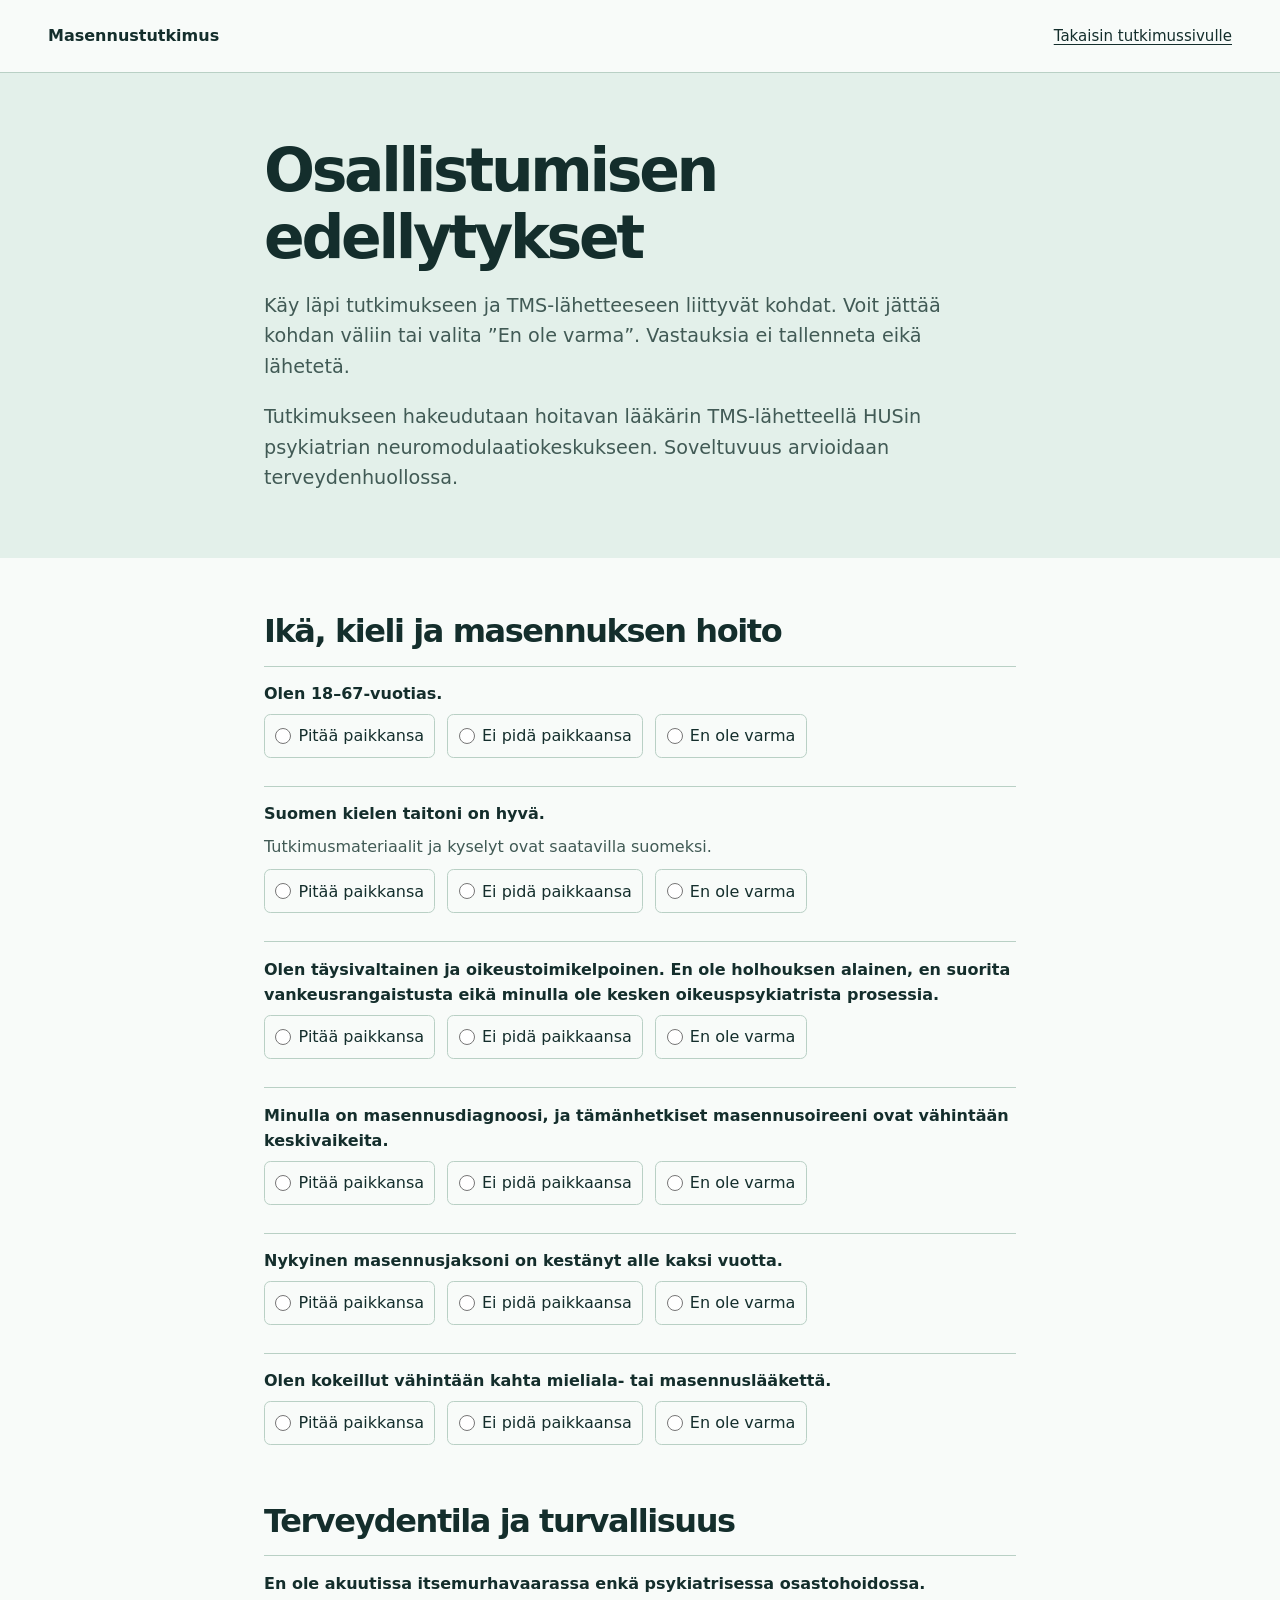
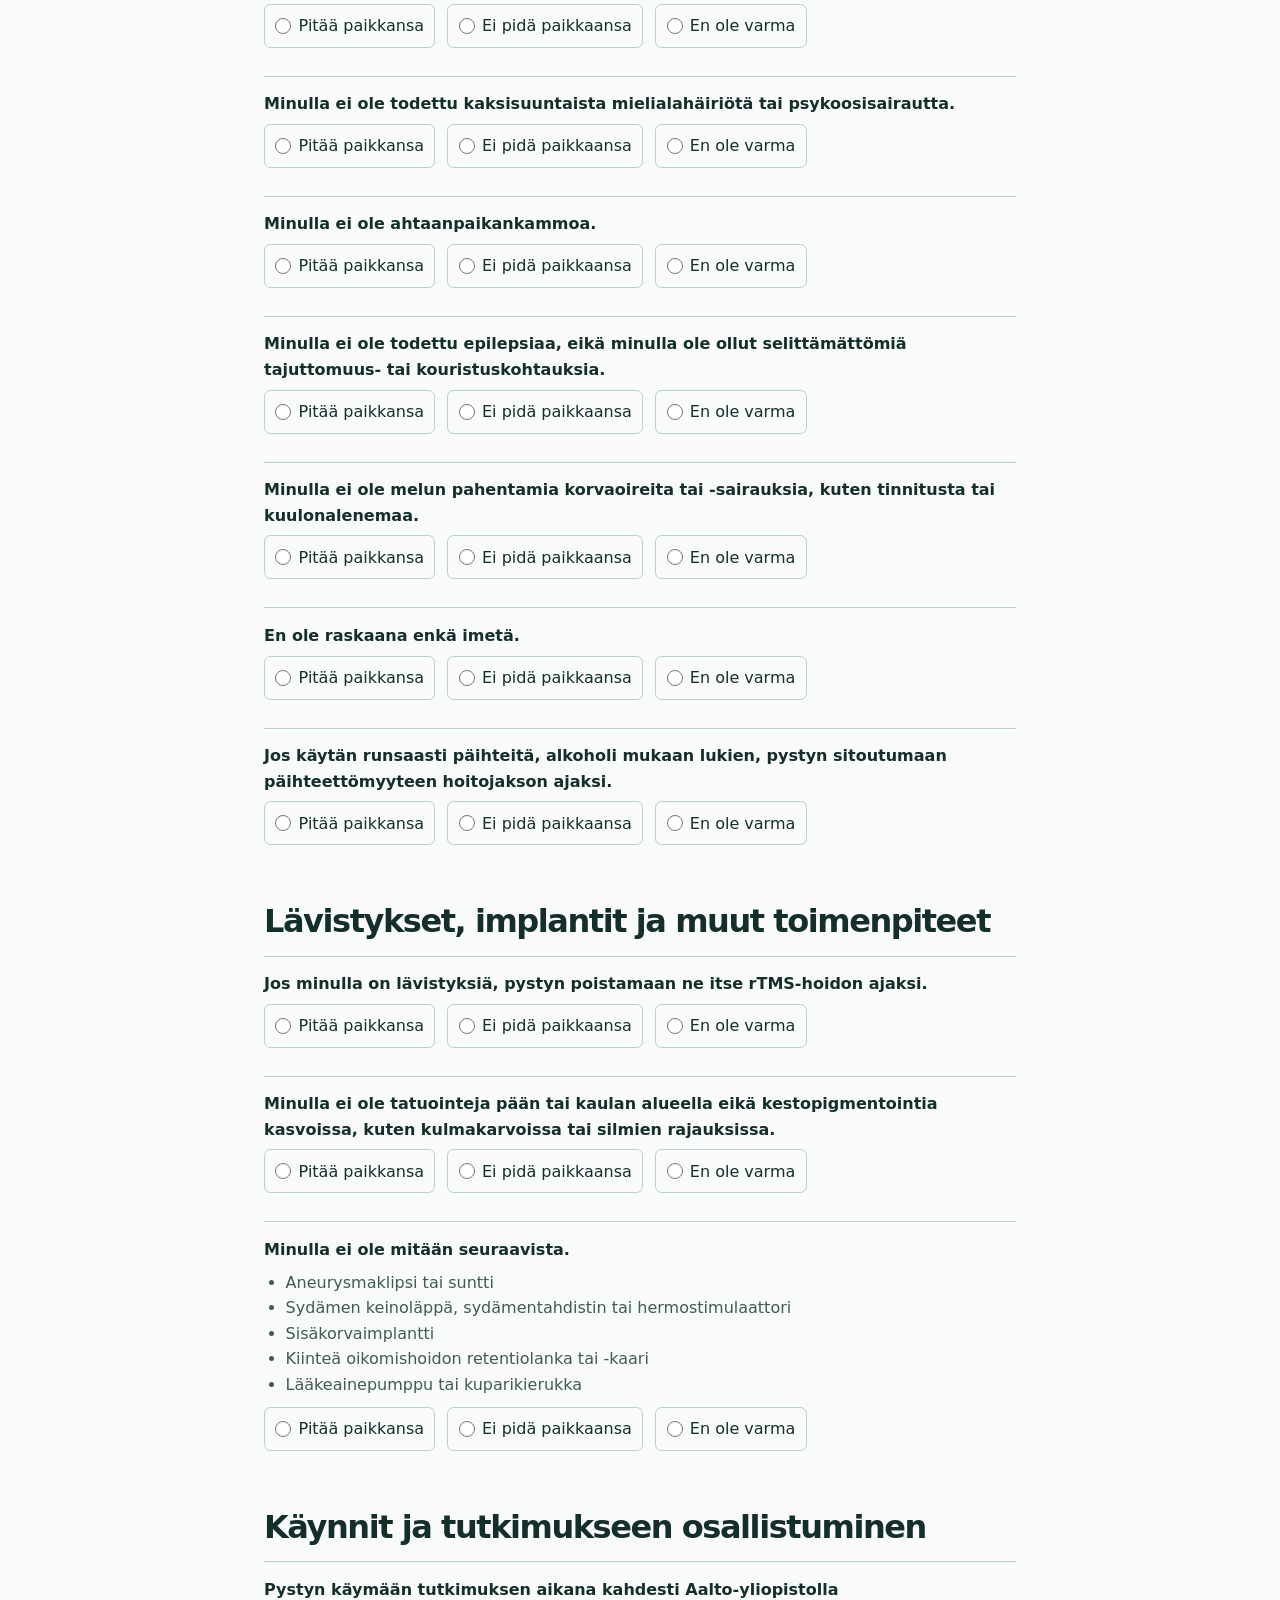
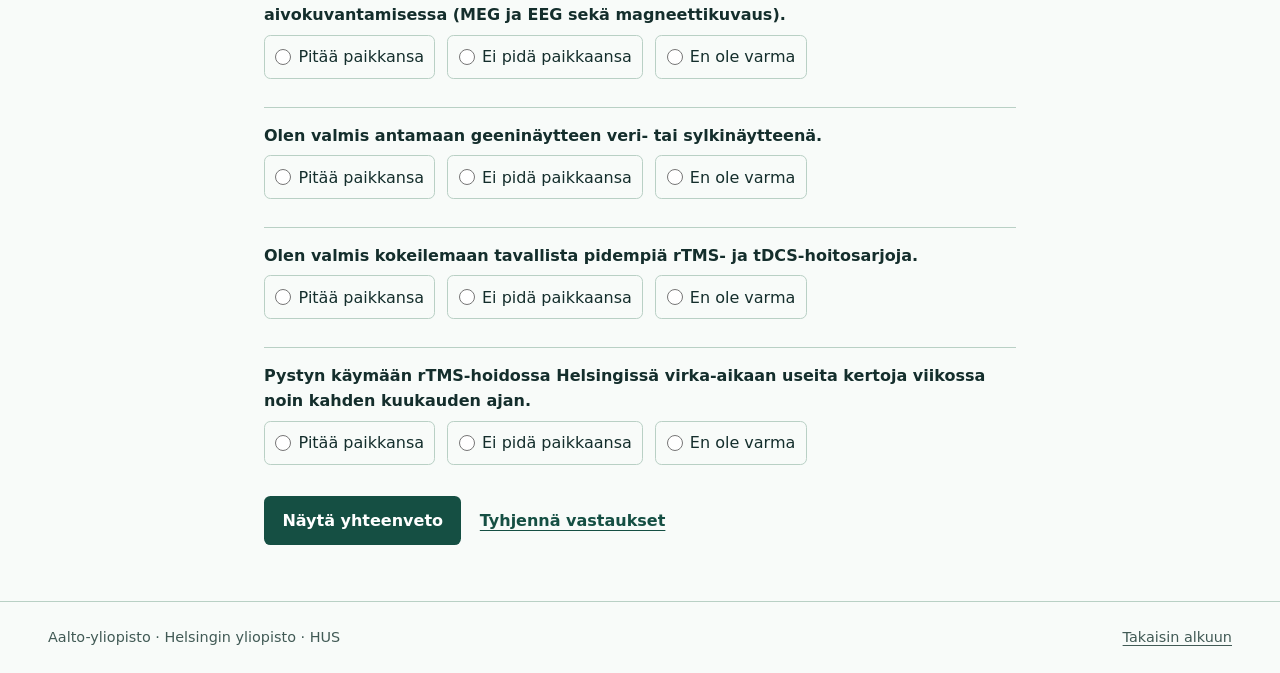
==== soveltuvuus.html @ c1f9dc52 "Update recruitment site and add eligibility self-check" ====
<!doctype html>
<html lang="fi">
<head>
  <meta charset="utf-8">
  <meta name="viewport" content="width=device-width, initial-scale=1">
  <meta name="robots" content="noindex">
  <meta http-equiv="Content-Security-Policy" content="form-action 'none'">
  <title>Osallistumisen edellytykset | Masennustutkimus</title>
  <link rel="stylesheet" href="assets/styles.css">
  <link rel="stylesheet" href="assets/eligibility.css">
  <script src="assets/eligibility.js" defer></script>
</head>
<body id="alku">
  <a class="skip" href="#sisalto">Siirry sisältöön</a>
  <header class="header">
    <div class="wrap header-inner">
      <a class="identity" href="index.html">Masennustutkimus</a>
      <nav aria-label="Paluu tutkimussivulle">
        <a href="index.html#hakeutuminen">Takaisin tutkimussivulle</a>
      </nav>
    </div>
  </header>
  <main id="sisalto">
    <section class="survey-intro">
      <div class="wrap survey-width">
        <h1>Osallistumisen edellytykset</h1>
        <p class="lead">Käy läpi tutkimukseen ja TMS-lähetteeseen liittyvät kohdat. Voit jättää kohdan väliin tai valita ”En ole varma”. Vastauksia ei tallenneta eikä lähetetä.</p>
        <p class="lead">Tutkimukseen hakeudutaan hoitavan lääkärin TMS-lähetteellä HUSin psykiatrian neuromodulaatiokeskukseen. Soveltuvuus arvioidaan terveydenhuollossa.</p>
      </div>
    </section>
    <div class="wrap survey-width survey-body">
      <noscript><p>Kohdat voi lukea tällä sivulla. Vastausten yhteenvedon näyttäminen edellyttää JavaScriptiä.</p></noscript>
      <form id="itsearvio" autocomplete="off" aria-label="Osallistumisen edellytysten itsearviointi">

          <section class="survey-group" aria-labelledby="osa-1">
            <h2 id="osa-1">Ikä, kieli ja masennuksen hoito</h2>
            <fieldset id="kohta-1" data-topic="Ikä">
              <legend>Olen 18–67-vuotias.</legend>
              <div class="survey-options">
                <label><input type="radio" name="kohta-1" value="yes"> Pitää paikkansa</label>
                <label><input type="radio" name="kohta-1" value="no"> Ei pidä paikkaansa</label>
                <label><input type="radio" name="kohta-1" value="unsure"> En ole varma</label>
              </div>
            </fieldset>
            <fieldset id="kohta-2" data-topic="Suomen kielen taito" aria-describedby="kohta-2-ohje">
              <legend>Suomen kielen taitoni on hyvä.</legend>
              <p class="survey-hint" id="kohta-2-ohje">Tutkimusmateriaalit ja kyselyt ovat saatavilla suomeksi.</p>
              <div class="survey-options">
                <label><input type="radio" name="kohta-2" value="yes"> Pitää paikkansa</label>
                <label><input type="radio" name="kohta-2" value="no"> Ei pidä paikkaansa</label>
                <label><input type="radio" name="kohta-2" value="unsure"> En ole varma</label>
              </div>
            </fieldset>
            <fieldset id="kohta-3" data-topic="Oikeustoimikelpoisuus">
              <legend>Olen täysivaltainen ja oikeustoimikelpoinen. En ole holhouksen alainen, en suorita vankeusrangaistusta eikä minulla ole kesken oikeuspsykiatrista prosessia.</legend>
              <div class="survey-options">
                <label><input type="radio" name="kohta-3" value="yes"> Pitää paikkansa</label>
                <label><input type="radio" name="kohta-3" value="no"> Ei pidä paikkaansa</label>
                <label><input type="radio" name="kohta-3" value="unsure"> En ole varma</label>
              </div>
            </fieldset>
            <fieldset id="kohta-4" data-topic="Masennusdiagnoosi ja oireiden voimakkuus">
              <legend>Minulla on masennusdiagnoosi, ja tämänhetkiset masennusoireeni ovat vähintään keskivaikeita.</legend>
              <div class="survey-options">
                <label><input type="radio" name="kohta-4" value="yes"> Pitää paikkansa</label>
                <label><input type="radio" name="kohta-4" value="no"> Ei pidä paikkaansa</label>
                <label><input type="radio" name="kohta-4" value="unsure"> En ole varma</label>
              </div>
            </fieldset>
            <fieldset id="kohta-5" data-topic="Masennusjakson kesto">
              <legend>Nykyinen masennusjaksoni on kestänyt alle kaksi vuotta.</legend>
              <div class="survey-options">
                <label><input type="radio" name="kohta-5" value="yes"> Pitää paikkansa</label>
                <label><input type="radio" name="kohta-5" value="no"> Ei pidä paikkaansa</label>
                <label><input type="radio" name="kohta-5" value="unsure"> En ole varma</label>
              </div>
            </fieldset>
            <fieldset id="kohta-6" data-topic="Aiemmat lääkekokeilut">
              <legend>Olen kokeillut vähintään kahta mieliala- tai masennuslääkettä.</legend>
              <div class="survey-options">
                <label><input type="radio" name="kohta-6" value="yes"> Pitää paikkansa</label>
                <label><input type="radio" name="kohta-6" value="no"> Ei pidä paikkaansa</label>
                <label><input type="radio" name="kohta-6" value="unsure"> En ole varma</label>
              </div>
            </fieldset>
          </section>

          <section class="survey-group" aria-labelledby="osa-2">
            <h2 id="osa-2">Terveydentila ja turvallisuus</h2>
            <fieldset id="kohta-7" data-topic="Tämänhetkinen tilanne">
              <legend>En ole akuutissa itsemurhavaarassa enkä psykiatrisessa osastohoidossa.</legend>
              <div class="survey-options">
                <label><input type="radio" name="kohta-7" value="yes"> Pitää paikkansa</label>
                <label><input type="radio" name="kohta-7" value="no"> Ei pidä paikkaansa</label>
                <label><input type="radio" name="kohta-7" value="unsure"> En ole varma</label>
              </div>
            </fieldset>
            <fieldset id="kohta-8" data-topic="Muut psykiatriset diagnoosit">
              <legend>Minulla ei ole todettu kaksisuuntaista mielialahäiriötä tai psykoosisairautta.</legend>
              <div class="survey-options">
                <label><input type="radio" name="kohta-8" value="yes"> Pitää paikkansa</label>
                <label><input type="radio" name="kohta-8" value="no"> Ei pidä paikkaansa</label>
                <label><input type="radio" name="kohta-8" value="unsure"> En ole varma</label>
              </div>
            </fieldset>
            <fieldset id="kohta-9" data-topic="Ahtaanpaikankammo">
              <legend>Minulla ei ole ahtaanpaikankammoa.</legend>
              <div class="survey-options">
                <label><input type="radio" name="kohta-9" value="yes"> Pitää paikkansa</label>
                <label><input type="radio" name="kohta-9" value="no"> Ei pidä paikkaansa</label>
                <label><input type="radio" name="kohta-9" value="unsure"> En ole varma</label>
              </div>
            </fieldset>
            <fieldset id="kohta-10" data-topic="Epilepsia ja kohtaukset">
              <legend>Minulla ei ole todettu epilepsiaa, eikä minulla ole ollut selittämättömiä tajuttomuus- tai kouristuskohtauksia.</legend>
              <div class="survey-options">
                <label><input type="radio" name="kohta-10" value="yes"> Pitää paikkansa</label>
                <label><input type="radio" name="kohta-10" value="no"> Ei pidä paikkaansa</label>
                <label><input type="radio" name="kohta-10" value="unsure"> En ole varma</label>
              </div>
            </fieldset>
            <fieldset id="kohta-11" data-topic="Kuulo ja korvasairaudet">
              <legend>Minulla ei ole melun pahentamia korvaoireita tai -sairauksia, kuten tinnitusta tai kuulonalenemaa.</legend>
              <div class="survey-options">
                <label><input type="radio" name="kohta-11" value="yes"> Pitää paikkansa</label>
                <label><input type="radio" name="kohta-11" value="no"> Ei pidä paikkaansa</label>
                <label><input type="radio" name="kohta-11" value="unsure"> En ole varma</label>
              </div>
            </fieldset>
            <fieldset id="kohta-12" data-topic="Raskaus ja imetys">
              <legend>En ole raskaana enkä imetä.</legend>
              <div class="survey-options">
                <label><input type="radio" name="kohta-12" value="yes"> Pitää paikkansa</label>
                <label><input type="radio" name="kohta-12" value="no"> Ei pidä paikkaansa</label>
                <label><input type="radio" name="kohta-12" value="unsure"> En ole varma</label>
              </div>
            </fieldset>
            <fieldset id="kohta-13" data-topic="Päihteet hoitojakson aikana">
              <legend>Jos käytän runsaasti päihteitä, alkoholi mukaan lukien, pystyn sitoutumaan päihteettömyyteen hoitojakson ajaksi.</legend>
              <div class="survey-options">
                <label><input type="radio" name="kohta-13" value="yes"> Pitää paikkansa</label>
                <label><input type="radio" name="kohta-13" value="no"> Ei pidä paikkaansa</label>
                <label><input type="radio" name="kohta-13" value="unsure"> En ole varma</label>
              </div>
            </fieldset>
          </section>

          <section class="survey-group" aria-labelledby="osa-3">
            <h2 id="osa-3">Lävistykset, implantit ja muut toimenpiteet</h2>
            <fieldset id="kohta-14" data-topic="Lävistykset">
              <legend>Jos minulla on lävistyksiä, pystyn poistamaan ne itse rTMS-hoidon ajaksi.</legend>
              <div class="survey-options">
                <label><input type="radio" name="kohta-14" value="yes"> Pitää paikkansa</label>
                <label><input type="radio" name="kohta-14" value="no"> Ei pidä paikkaansa</label>
                <label><input type="radio" name="kohta-14" value="unsure"> En ole varma</label>
              </div>
            </fieldset>
            <fieldset id="kohta-15" data-topic="Tatuoinnit ja kestopigmentointi">
              <legend>Minulla ei ole tatuointeja pään tai kaulan alueella eikä kestopigmentointia kasvoissa, kuten kulmakarvoissa tai silmien rajauksissa.</legend>
              <div class="survey-options">
                <label><input type="radio" name="kohta-15" value="yes"> Pitää paikkansa</label>
                <label><input type="radio" name="kohta-15" value="no"> Ei pidä paikkaansa</label>
                <label><input type="radio" name="kohta-15" value="unsure"> En ole varma</label>
              </div>
            </fieldset>
            <fieldset id="kohta-16" data-topic="Implantit ja muut lääkinnälliset laitteet" aria-describedby="kohta-16-ohje">
              <legend>Minulla ei ole mitään seuraavista.</legend>
              <ul class="survey-hint" id="kohta-16-ohje">
                <li>Aneurysmaklipsi tai suntti</li>
                <li>Sydämen keinoläppä, sydämentahdistin tai hermostimulaattori</li>
                <li>Sisäkorvaimplantti</li>
                <li>Kiinteä oikomishoidon retentiolanka tai -kaari</li>
                <li>Lääkeainepumppu tai kuparikierukka</li>
              </ul>
              <div class="survey-options">
                <label><input type="radio" name="kohta-16" value="yes"> Pitää paikkansa</label>
                <label><input type="radio" name="kohta-16" value="no"> Ei pidä paikkaansa</label>
                <label><input type="radio" name="kohta-16" value="unsure"> En ole varma</label>
              </div>
            </fieldset>
          </section>

          <section class="survey-group" aria-labelledby="osa-4">
            <h2 id="osa-4">Käynnit ja tutkimukseen osallistuminen</h2>
            <fieldset id="kohta-17" data-topic="Kuvantamiskäynnit">
              <legend>Pystyn käymään tutkimuksen aikana kahdesti Aalto-yliopistolla aivokuvantamisessa (MEG ja EEG sekä magneettikuvaus).</legend>
              <div class="survey-options">
                <label><input type="radio" name="kohta-17" value="yes"> Pitää paikkansa</label>
                <label><input type="radio" name="kohta-17" value="no"> Ei pidä paikkaansa</label>
                <label><input type="radio" name="kohta-17" value="unsure"> En ole varma</label>
              </div>
            </fieldset>
            <fieldset id="kohta-18" data-topic="Geeninäyte">
              <legend>Olen valmis antamaan geeninäytteen veri- tai sylkinäytteenä.</legend>
              <div class="survey-options">
                <label><input type="radio" name="kohta-18" value="yes"> Pitää paikkansa</label>
                <label><input type="radio" name="kohta-18" value="no"> Ei pidä paikkaansa</label>
                <label><input type="radio" name="kohta-18" value="unsure"> En ole varma</label>
              </div>
            </fieldset>
            <fieldset id="kohta-19" data-topic="Valmius pidempiin hoitosarjoihin">
              <legend>Olen valmis kokeilemaan tavallista pidempiä rTMS- ja tDCS-hoitosarjoja.</legend>
              <div class="survey-options">
                <label><input type="radio" name="kohta-19" value="yes"> Pitää paikkansa</label>
                <label><input type="radio" name="kohta-19" value="no"> Ei pidä paikkaansa</label>
                <label><input type="radio" name="kohta-19" value="unsure"> En ole varma</label>
              </div>
            </fieldset>
            <fieldset id="kohta-20" data-topic="Magneettistimulaatiokäynnit">
              <legend>Pystyn käymään rTMS-hoidossa Helsingissä virka-aikaan useita kertoja viikossa noin kahden kuukauden ajan.</legend>
              <div class="survey-options">
                <label><input type="radio" name="kohta-20" value="yes"> Pitää paikkansa</label>
                <label><input type="radio" name="kohta-20" value="no"> Ei pidä paikkaansa</label>
                <label><input type="radio" name="kohta-20" value="unsure"> En ole varma</label>
              </div>
            </fieldset>
          </section>
        <div class="survey-actions" hidden>
          <button class="button" type="button" id="nayta-yhteenveto">Näytä yhteenveto</button>
          <button type="reset" class="text-button">Tyhjennä vastaukset</button>
        </div>
      </form>
      <section class="survey-result" id="yhteenveto" aria-labelledby="yhteenveto-otsikko" hidden>
        <h2 id="yhteenveto-otsikko" tabindex="-1">Yhteenveto vastauksistasi</h2>
        <p id="vastatut"></p>
        <div id="keskusteltavat" hidden>
          <p>Näistä kohdista voit keskustella hoitavan lääkärisi kanssa.</p>
          <ul id="keskusteltavat-kohdat"></ul>
        </div>
        <p>Jos olet kiinnostunut tutkimuksesta, kysy hoitavalta lääkäriltäsi TMS-lähetteen mahdollisuudesta. Soveltuvuus arvioidaan terveydenhuollossa.</p>
      </section>
    </div>
  </main>
  <footer>
    <div class="wrap footer-inner">
      <p>Aalto-yliopisto · Helsingin yliopisto · HUS</p>
      <a href="#alku">Takaisin alkuun</a>
    </div>
  </footer>
</body>
</html>
---- assets/styles.css ----
:root {
  color-scheme: light;
  --ink: #142e2c;
  --muted: #415a55;
  --paper: #f8fbf9;
  --mint: #e3f0ea;
  --line: #b9d0c5;
  --accent: #154f43;
  font: 100%/1.6 "Segoe UI", system-ui, sans-serif;
  color: var(--ink);
  background: var(--paper);
}

*, *::before, *::after { box-sizing: border-box; }
body, figure, h1, h2, h3, dl, dd, p { margin: 0; }
a { color: inherit; text-underline-offset: 0.22em; }
a:hover { text-decoration-thickness: 2px; }
:focus-visible { outline: 3px solid #b05920; outline-offset: 4px; }
img { display: block; max-width: 100%; }
.wrap { width: min(100% - 3rem, 74rem); margin-inline: auto; }
.skip { position: absolute; top: -5rem; left: 1rem; background: white; padding: 0.6rem 1rem; z-index: 1; }
.skip:focus { top: 0.5rem; }
.header { background: var(--paper); border-bottom: 1px solid var(--line); }
.header-inner, .footer-inner { display: flex; align-items: center; justify-content: space-between; gap: 1rem; }
.header-inner { min-height: 4.5rem; }
.identity { font-weight: 750; text-decoration: none; }
nav { display: flex; flex-wrap: wrap; align-items: center; gap: 0.35rem 1.6rem; }
nav a { min-height: 2.75rem; display: inline-flex; align-items: center; font-size: 0.94rem; }
.nav-apply { color: var(--accent); font-weight: 700; }
.hero { background: var(--mint); padding-block: clamp(2rem, 5vw, 4.75rem) clamp(1.5rem, 3vw, 2.5rem); }
.hero-grid { display: grid; grid-template-columns: 1.06fr 1fr; gap: clamp(1.5rem, 5vw, 4rem); align-items: center; }
.eyebrow { color: var(--accent); font-size: 0.875rem; font-weight: 750; margin-bottom: 1rem; }
h1, h2, h3 { line-height: 1.12; text-wrap: balance; overflow-wrap: anywhere; }
h1 { font-size: clamp(2.45rem, 5vw, 4.65rem); letter-spacing: -0.055em; overflow-wrap: anywhere; hyphens: auto; }
h2 { font-size: clamp(2rem, 3.6vw, 3.25rem); letter-spacing: -0.045em; }
h3 { font-size: 1.24rem; letter-spacing: -0.015em; }
p + p { margin-top: 0.9rem; }
.lead { margin-top: 1.2rem; max-width: 34rem; font-size: clamp(1.05rem, 1.5vw, 1.2rem); color: var(--muted); }
.button { display: inline-block; margin-top: 1.4rem; padding: 0.75rem 1.15rem; background: var(--accent); color: white; border-radius: 0.4rem; font-weight: 700; text-decoration: none; }
.button:hover { background: #0e3a31; text-decoration: underline; }
.hero-photo img, .research-photo img { width: 100%; height: auto; border-radius: 0.6rem; }
figcaption { margin-top: 0.5rem; color: var(--muted); font-size: 0.875rem; }
.facts { display: grid; grid-template-columns: 0.9fr 1fr 1.2fr 1.2fr; margin-top: clamp(1.75rem, 4vw, 3.5rem); padding: 0.5rem 0; background: var(--paper); border: 1px solid var(--line); border-radius: 0.6rem; }
.facts > div { min-width: 0; padding: 0.85rem 1.15rem; overflow-wrap: anywhere; }
.facts > div + div { border-left: 1px solid var(--line); }
.facts dt { font-size: clamp(1.04rem, 1.65vw, 1.43rem); line-height: 1.25; font-weight: 750; letter-spacing: -0.025em; }
.facts dd { margin-top: 0.35rem; color: var(--muted); }
.section { padding-block: clamp(2.75rem, 7vw, 6rem); scroll-margin-top: 1rem; }
.section h2 + p { margin-top: 1rem; }
.protocol { display: grid; grid-template-columns: 0.8fr 1.2fr; gap: clamp(1.5rem, 6vw, 5.5rem); }
.protocol > div > p, .steps p, .criteria p, .research p { color: var(--muted); }
.tdcs-heading { margin: 1.5rem 0 0.5rem; }
.steps { list-style: none; counter-reset: step; margin: 0; padding: 0; }
.steps li { position: relative; padding: 0.95rem 0 1.1rem 3.15rem; min-height: 3.5rem; border-top: 1px solid var(--line); counter-increment: step; }
.steps li::before { content: counter(step); position: absolute; left: 0; top: 0.82rem; display: grid; place-items: center; width: 2.1rem; height: 2.1rem; border-radius: 50%; background: var(--mint); color: var(--accent); font-weight: 750; }
.steps p { margin-top: 0.35rem; }
.research-band { background: var(--mint); }
.research { display: grid; grid-template-columns: 0.95fr 1.05fr; align-items: center; gap: clamp(1.5rem, 6vw, 5rem); }
details { margin-top: 1.4rem; border-block: 1px solid var(--line); }
summary { padding-block: 0.7rem; cursor: pointer; font-weight: 700; }
details p { padding-bottom: 1rem; }
.apply { display: grid; grid-template-columns: 1.15fr 0.85fr; align-items: center; gap: clamp(1.5rem, 6vw, 5rem); }
.apply-panel { color: white; background: var(--accent); padding: clamp(1.4rem, 4vw, 3.25rem); border-radius: 0.6rem; }
.apply-panel h2 { text-wrap: wrap; }
.apply-lead { font-size: clamp(1.05rem, 1.6vw, 1.25rem); }
.criteria h3 { margin-bottom: 0.6rem; }
footer { border-top: 1px solid var(--line); color: var(--muted); }
.footer-inner { padding-block: 1.5rem; font-size: 0.9rem; }

@media (max-width: 56rem) {
  .facts { grid-template-columns: repeat(2, minmax(0, 1fr)); padding: 0; }
  .facts > div:nth-child(odd) { border-left: 0; }
  .facts > div:nth-child(n + 3) { border-top: 1px solid var(--line); }
}

@media (max-width: 43rem) {
  .wrap { width: min(100% - 2rem, 34rem); }
  .header-inner { display: block; padding-top: 0.7rem; }
  nav { gap: 0 1.1rem; }
  .hero-grid, .protocol, .research, .apply { grid-template-columns: minmax(0, 1fr); }
  .hero-grid { display: contents; }
  .hero > .wrap { display: flex; flex-direction: column; gap: 1.5rem; }
  .hero-photo { order: 1; }
  .hero-photo img { aspect-ratio: 16 / 9; object-fit: cover; object-position: center top; }
  .facts { margin-top: 0; }
  .facts > div { padding: 0.75rem; }
  .research-photo { order: 1; }
  .footer-inner { flex-wrap: wrap; }
}

@media (max-width: 22rem) {
  nav { gap: 0 0.65rem; }
  nav a { font-size: 0.875rem; }
}
---- assets/eligibility.css ----
.survey-width { max-width: 47rem; }
.survey-intro { background: var(--mint); padding-block: clamp(2rem, 6vw, 4rem); }
.survey-intro h1 { font-size: clamp(2.2rem, 5vw, 3.75rem); }
.survey-intro .lead { max-width: 43rem; }
.survey-body { padding-block: clamp(2rem, 5vw, 3.5rem); }
.survey-group + .survey-group { margin-top: 2.5rem; }
.survey-group h2, .survey-result h2 { font-size: clamp(1.55rem, 3.5vw, 2rem); margin-bottom: 1rem; }
.survey-group fieldset { margin: 0; padding: 0 0 1.15rem; min-inline-size: 0; border: 0; }
.survey-group fieldset + fieldset { margin-top: 0.6rem; }
.survey-group legend { width: 100%; padding: 0.9rem 0 0.45rem; border-top: 1px solid var(--line); font-weight: 650; }
.survey-hint { margin: 0 0 0.6rem; color: var(--muted); }
ul.survey-hint { padding-left: 1.35rem; }
.survey-options, .survey-actions:not([hidden]) { display: flex; flex-wrap: wrap; gap: 0.45rem 0.75rem; }
.survey-options label { display: flex; align-items: center; gap: 0.45rem; min-height: 2.75rem; padding: 0.3rem 0.65rem; border: 1px solid var(--line); border-radius: 0.4rem; cursor: pointer; }
.survey-options label:has(input:checked) { background: var(--mint); border-color: var(--accent); }
.survey-options input { margin: 0; width: 1rem; height: 1rem; accent-color: var(--accent); }
.survey-actions { align-items: center; margin-top: 0.75rem; }
.survey-actions .button { margin: 0; }
button.button, .text-button { font: inherit; font-weight: 700; cursor: pointer; }
button.button { border: 0; }
.text-button { min-height: 2.75rem; padding: 0.4rem; border: 0; color: var(--accent); background: none; text-decoration: underline; text-underline-offset: 0.22em; }
.survey-result { margin-top: 1.5rem; padding: clamp(1rem, 4vw, 2rem); border: 1px solid var(--line); border-radius: 0.6rem; background: var(--mint); }
#keskusteltavat { margin-top: 0.8rem; }
.survey-result ul { padding-inline-start: 1.4rem; }

@media (max-width: 32rem) {
  .survey-options { display: grid; }
}
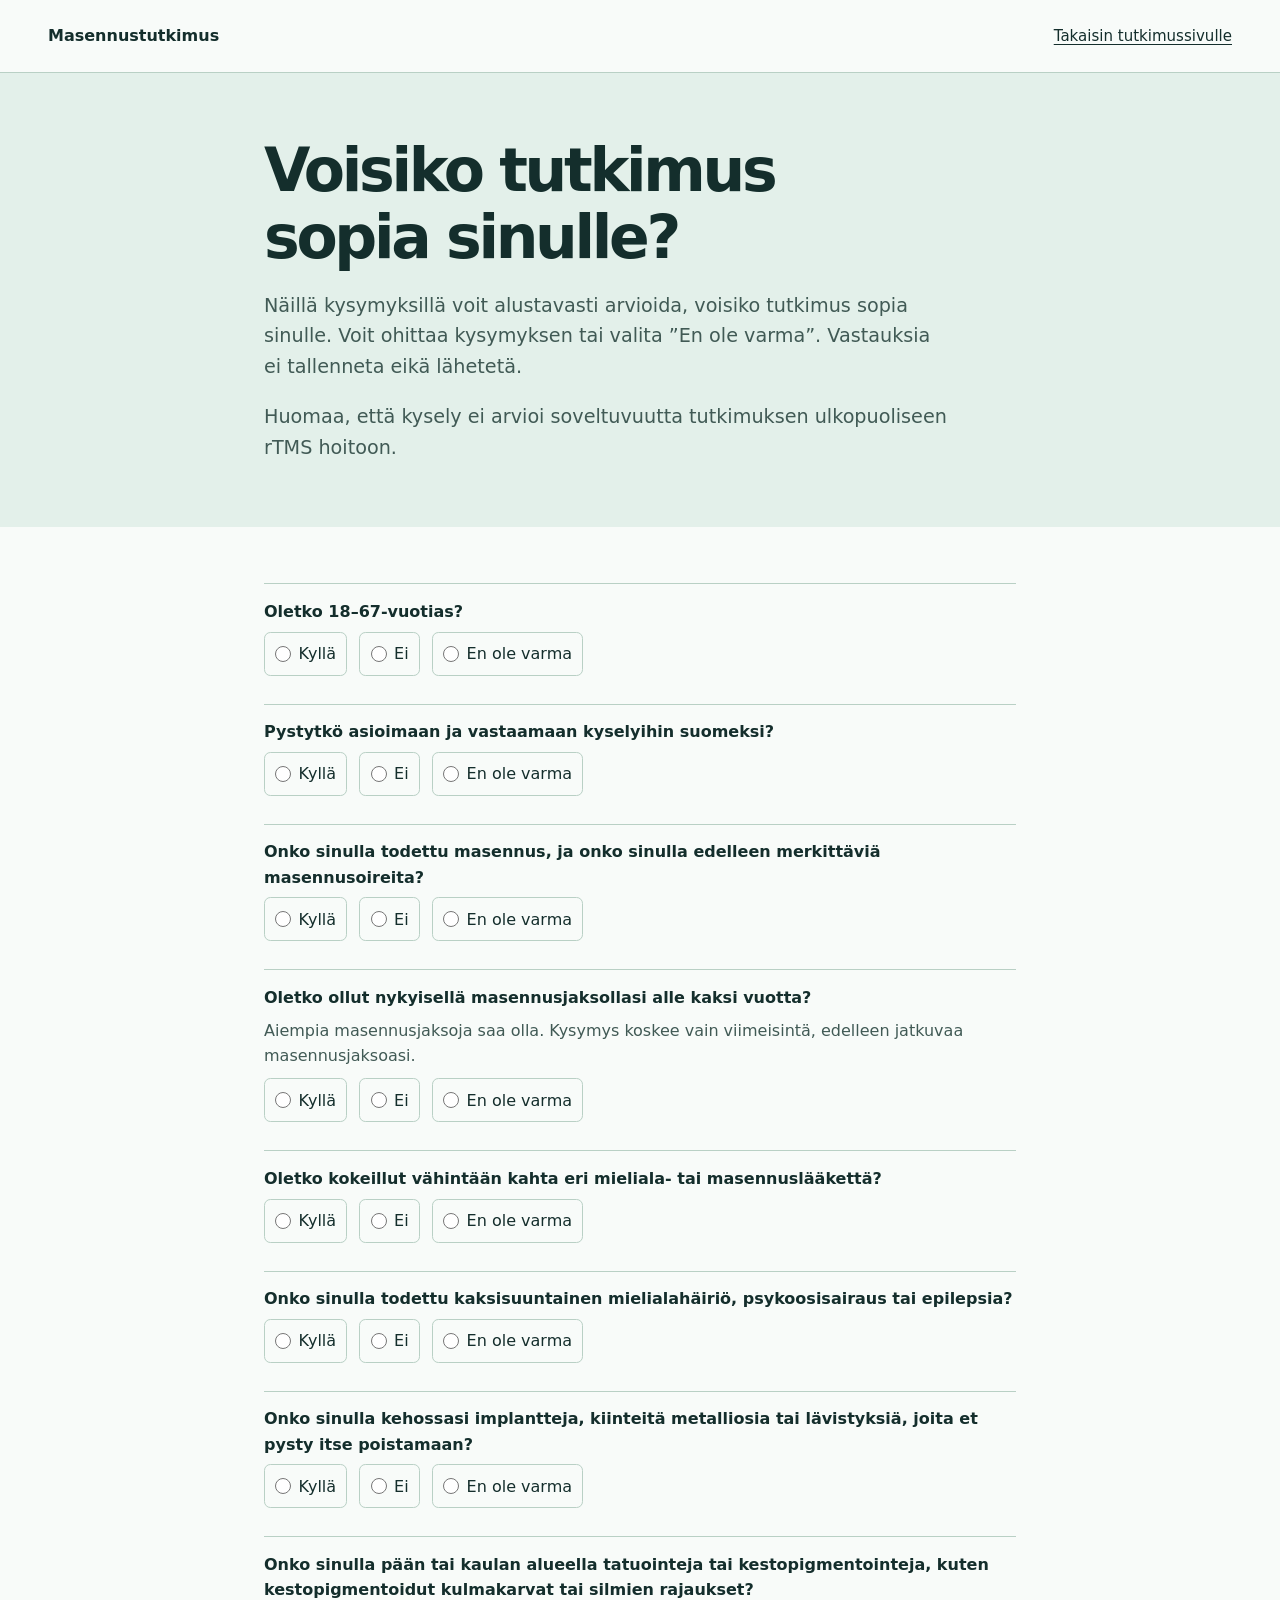
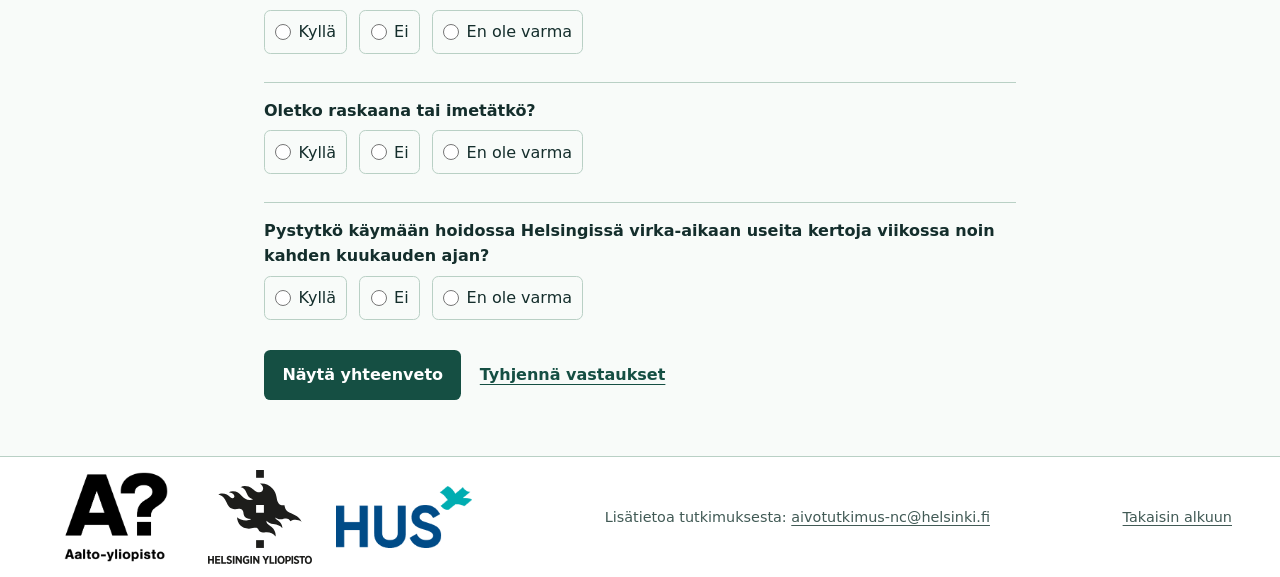
==== commit 0f9d8c9a: "Publish simplified study questionnaire and rTMS notes" ====
--- a/soveltuvuus.html
+++ b/soveltuvuus.html
@@ -5,7 +5,7 @@
   <meta name="viewport" content="width=device-width, initial-scale=1">
   <meta name="robots" content="noindex">
   <meta http-equiv="Content-Security-Policy" content="form-action 'none'">
-  <title>Osallistumisen edellytykset | Masennustutkimus</title>
+  <title>Voisiko tutkimus sopia sinulle? | Masennustutkimus</title>
   <link rel="stylesheet" href="assets/styles.css">
   <link rel="stylesheet" href="assets/eligibility.css">
   <script src="assets/eligibility.js" defer></script>
@@ -23,198 +23,96 @@
   <main id="sisalto">
     <section class="survey-intro">
       <div class="wrap survey-width">
-        <h1>Osallistumisen edellytykset</h1>
-        <p class="lead">Käy läpi tutkimukseen ja TMS-lähetteeseen liittyvät kohdat. Voit jättää kohdan väliin tai valita ”En ole varma”. Vastauksia ei tallenneta eikä lähetetä.</p>
-        <p class="lead">Tutkimukseen hakeudutaan hoitavan lääkärin TMS-lähetteellä HUSin psykiatrian neuromodulaatiokeskukseen. Soveltuvuus arvioidaan terveydenhuollossa.</p>
+        <h1>Voisiko tutkimus sopia sinulle?</h1>
+        <p class="lead">Näillä kysymyksillä voit alustavasti arvioida, voisiko tutkimus sopia sinulle. Voit ohittaa kysymyksen tai valita ”En ole varma”. Vastauksia ei tallenneta eikä lähetetä.</p>
+        <p class="lead">Huomaa, että kysely ei arvioi soveltuvuutta tutkimuksen ulkopuoliseen rTMS hoitoon.</p>
       </div>
     </section>
     <div class="wrap survey-width survey-body">
       <noscript><p>Kohdat voi lukea tällä sivulla. Vastausten yhteenvedon näyttäminen edellyttää JavaScriptiä.</p></noscript>
-      <form id="itsearvio" autocomplete="off" aria-label="Osallistumisen edellytysten itsearviointi">
+      <form id="itsearvio" autocomplete="off" aria-label="Alustava kysely tutkimukseen osallistumisesta">
 
-          <section class="survey-group" aria-labelledby="osa-1">
-            <h2 id="osa-1">Ikä, kieli ja masennuksen hoito</h2>
-            <fieldset id="kohta-1" data-topic="Ikä">
-              <legend>Olen 18–67-vuotias.</legend>
-              <div class="survey-options">
-                <label><input type="radio" name="kohta-1" value="yes"> Pitää paikkansa</label>
-                <label><input type="radio" name="kohta-1" value="no"> Ei pidä paikkaansa</label>
-                <label><input type="radio" name="kohta-1" value="unsure"> En ole varma</label>
-              </div>
-            </fieldset>
-            <fieldset id="kohta-2" data-topic="Suomen kielen taito" aria-describedby="kohta-2-ohje">
-              <legend>Suomen kielen taitoni on hyvä.</legend>
-              <p class="survey-hint" id="kohta-2-ohje">Tutkimusmateriaalit ja kyselyt ovat saatavilla suomeksi.</p>
-              <div class="survey-options">
-                <label><input type="radio" name="kohta-2" value="yes"> Pitää paikkansa</label>
-                <label><input type="radio" name="kohta-2" value="no"> Ei pidä paikkaansa</label>
-                <label><input type="radio" name="kohta-2" value="unsure"> En ole varma</label>
-              </div>
-            </fieldset>
-            <fieldset id="kohta-3" data-topic="Oikeustoimikelpoisuus">
-              <legend>Olen täysivaltainen ja oikeustoimikelpoinen. En ole holhouksen alainen, en suorita vankeusrangaistusta eikä minulla ole kesken oikeuspsykiatrista prosessia.</legend>
-              <div class="survey-options">
-                <label><input type="radio" name="kohta-3" value="yes"> Pitää paikkansa</label>
-                <label><input type="radio" name="kohta-3" value="no"> Ei pidä paikkaansa</label>
-                <label><input type="radio" name="kohta-3" value="unsure"> En ole varma</label>
-              </div>
-            </fieldset>
-            <fieldset id="kohta-4" data-topic="Masennusdiagnoosi ja oireiden voimakkuus">
-              <legend>Minulla on masennusdiagnoosi, ja tämänhetkiset masennusoireeni ovat vähintään keskivaikeita.</legend>
-              <div class="survey-options">
-                <label><input type="radio" name="kohta-4" value="yes"> Pitää paikkansa</label>
-                <label><input type="radio" name="kohta-4" value="no"> Ei pidä paikkaansa</label>
-                <label><input type="radio" name="kohta-4" value="unsure"> En ole varma</label>
-              </div>
-            </fieldset>
-            <fieldset id="kohta-5" data-topic="Masennusjakson kesto">
-              <legend>Nykyinen masennusjaksoni on kestänyt alle kaksi vuotta.</legend>
-              <div class="survey-options">
-                <label><input type="radio" name="kohta-5" value="yes"> Pitää paikkansa</label>
-                <label><input type="radio" name="kohta-5" value="no"> Ei pidä paikkaansa</label>
-                <label><input type="radio" name="kohta-5" value="unsure"> En ole varma</label>
-              </div>
-            </fieldset>
-            <fieldset id="kohta-6" data-topic="Aiemmat lääkekokeilut">
-              <legend>Olen kokeillut vähintään kahta mieliala- tai masennuslääkettä.</legend>
-              <div class="survey-options">
-                <label><input type="radio" name="kohta-6" value="yes"> Pitää paikkansa</label>
-                <label><input type="radio" name="kohta-6" value="no"> Ei pidä paikkaansa</label>
-                <label><input type="radio" name="kohta-6" value="unsure"> En ole varma</label>
-              </div>
-            </fieldset>
-          </section>
-
-          <section class="survey-group" aria-labelledby="osa-2">
-            <h2 id="osa-2">Terveydentila ja turvallisuus</h2>
-            <fieldset id="kohta-7" data-topic="Tämänhetkinen tilanne">
-              <legend>En ole akuutissa itsemurhavaarassa enkä psykiatrisessa osastohoidossa.</legend>
-              <div class="survey-options">
-                <label><input type="radio" name="kohta-7" value="yes"> Pitää paikkansa</label>
-                <label><input type="radio" name="kohta-7" value="no"> Ei pidä paikkaansa</label>
-                <label><input type="radio" name="kohta-7" value="unsure"> En ole varma</label>
-              </div>
-            </fieldset>
-            <fieldset id="kohta-8" data-topic="Muut psykiatriset diagnoosit">
-              <legend>Minulla ei ole todettu kaksisuuntaista mielialahäiriötä tai psykoosisairautta.</legend>
-              <div class="survey-options">
-                <label><input type="radio" name="kohta-8" value="yes"> Pitää paikkansa</label>
-                <label><input type="radio" name="kohta-8" value="no"> Ei pidä paikkaansa</label>
-                <label><input type="radio" name="kohta-8" value="unsure"> En ole varma</label>
-              </div>
-            </fieldset>
-            <fieldset id="kohta-9" data-topic="Ahtaanpaikankammo">
-              <legend>Minulla ei ole ahtaanpaikankammoa.</legend>
-              <div class="survey-options">
-                <label><input type="radio" name="kohta-9" value="yes"> Pitää paikkansa</label>
-                <label><input type="radio" name="kohta-9" value="no"> Ei pidä paikkaansa</label>
-                <label><input type="radio" name="kohta-9" value="unsure"> En ole varma</label>
-              </div>
-            </fieldset>
-            <fieldset id="kohta-10" data-topic="Epilepsia ja kohtaukset">
-              <legend>Minulla ei ole todettu epilepsiaa, eikä minulla ole ollut selittämättömiä tajuttomuus- tai kouristuskohtauksia.</legend>
-              <div class="survey-options">
-                <label><input type="radio" name="kohta-10" value="yes"> Pitää paikkansa</label>
-                <label><input type="radio" name="kohta-10" value="no"> Ei pidä paikkaansa</label>
-                <label><input type="radio" name="kohta-10" value="unsure"> En ole varma</label>
-              </div>
-            </fieldset>
-            <fieldset id="kohta-11" data-topic="Kuulo ja korvasairaudet">
-              <legend>Minulla ei ole melun pahentamia korvaoireita tai -sairauksia, kuten tinnitusta tai kuulonalenemaa.</legend>
-              <div class="survey-options">
-                <label><input type="radio" name="kohta-11" value="yes"> Pitää paikkansa</label>
-                <label><input type="radio" name="kohta-11" value="no"> Ei pidä paikkaansa</label>
-                <label><input type="radio" name="kohta-11" value="unsure"> En ole varma</label>
-              </div>
-            </fieldset>
-            <fieldset id="kohta-12" data-topic="Raskaus ja imetys">
-              <legend>En ole raskaana enkä imetä.</legend>
-              <div class="survey-options">
-                <label><input type="radio" name="kohta-12" value="yes"> Pitää paikkansa</label>
-                <label><input type="radio" name="kohta-12" value="no"> Ei pidä paikkaansa</label>
-                <label><input type="radio" name="kohta-12" value="unsure"> En ole varma</label>
-              </div>
-            </fieldset>
-            <fieldset id="kohta-13" data-topic="Päihteet hoitojakson aikana">
-              <legend>Jos käytän runsaasti päihteitä, alkoholi mukaan lukien, pystyn sitoutumaan päihteettömyyteen hoitojakson ajaksi.</legend>
-              <div class="survey-options">
-                <label><input type="radio" name="kohta-13" value="yes"> Pitää paikkansa</label>
-                <label><input type="radio" name="kohta-13" value="no"> Ei pidä paikkaansa</label>
-                <label><input type="radio" name="kohta-13" value="unsure"> En ole varma</label>
-              </div>
-            </fieldset>
-          </section>
-
-          <section class="survey-group" aria-labelledby="osa-3">
-            <h2 id="osa-3">Lävistykset, implantit ja muut toimenpiteet</h2>
-            <fieldset id="kohta-14" data-topic="Lävistykset">
-              <legend>Jos minulla on lävistyksiä, pystyn poistamaan ne itse rTMS-hoidon ajaksi.</legend>
-              <div class="survey-options">
-                <label><input type="radio" name="kohta-14" value="yes"> Pitää paikkansa</label>
-                <label><input type="radio" name="kohta-14" value="no"> Ei pidä paikkaansa</label>
-                <label><input type="radio" name="kohta-14" value="unsure"> En ole varma</label>
-              </div>
-            </fieldset>
-            <fieldset id="kohta-15" data-topic="Tatuoinnit ja kestopigmentointi">
-              <legend>Minulla ei ole tatuointeja pään tai kaulan alueella eikä kestopigmentointia kasvoissa, kuten kulmakarvoissa tai silmien rajauksissa.</legend>
-              <div class="survey-options">
-                <label><input type="radio" name="kohta-15" value="yes"> Pitää paikkansa</label>
-                <label><input type="radio" name="kohta-15" value="no"> Ei pidä paikkaansa</label>
-                <label><input type="radio" name="kohta-15" value="unsure"> En ole varma</label>
-              </div>
-            </fieldset>
-            <fieldset id="kohta-16" data-topic="Implantit ja muut lääkinnälliset laitteet" aria-describedby="kohta-16-ohje">
-              <legend>Minulla ei ole mitään seuraavista.</legend>
-              <ul class="survey-hint" id="kohta-16-ohje">
-                <li>Aneurysmaklipsi tai suntti</li>
-                <li>Sydämen keinoläppä, sydämentahdistin tai hermostimulaattori</li>
-                <li>Sisäkorvaimplantti</li>
-                <li>Kiinteä oikomishoidon retentiolanka tai -kaari</li>
-                <li>Lääkeainepumppu tai kuparikierukka</li>
-              </ul>
-              <div class="survey-options">
-                <label><input type="radio" name="kohta-16" value="yes"> Pitää paikkansa</label>
-                <label><input type="radio" name="kohta-16" value="no"> Ei pidä paikkaansa</label>
-                <label><input type="radio" name="kohta-16" value="unsure"> En ole varma</label>
-              </div>
-            </fieldset>
-          </section>
-
-          <section class="survey-group" aria-labelledby="osa-4">
-            <h2 id="osa-4">Käynnit ja tutkimukseen osallistuminen</h2>
-            <fieldset id="kohta-17" data-topic="Kuvantamiskäynnit">
-              <legend>Pystyn käymään tutkimuksen aikana kahdesti Aalto-yliopistolla aivokuvantamisessa (MEG ja EEG sekä magneettikuvaus).</legend>
-              <div class="survey-options">
-                <label><input type="radio" name="kohta-17" value="yes"> Pitää paikkansa</label>
-                <label><input type="radio" name="kohta-17" value="no"> Ei pidä paikkaansa</label>
-                <label><input type="radio" name="kohta-17" value="unsure"> En ole varma</label>
-              </div>
-            </fieldset>
-            <fieldset id="kohta-18" data-topic="Geeninäyte">
-              <legend>Olen valmis antamaan geeninäytteen veri- tai sylkinäytteenä.</legend>
-              <div class="survey-options">
-                <label><input type="radio" name="kohta-18" value="yes"> Pitää paikkansa</label>
-                <label><input type="radio" name="kohta-18" value="no"> Ei pidä paikkaansa</label>
-                <label><input type="radio" name="kohta-18" value="unsure"> En ole varma</label>
-              </div>
-            </fieldset>
-            <fieldset id="kohta-19" data-topic="Valmius pidempiin hoitosarjoihin">
-              <legend>Olen valmis kokeilemaan tavallista pidempiä rTMS- ja tDCS-hoitosarjoja.</legend>
-              <div class="survey-options">
-                <label><input type="radio" name="kohta-19" value="yes"> Pitää paikkansa</label>
-                <label><input type="radio" name="kohta-19" value="no"> Ei pidä paikkaansa</label>
-                <label><input type="radio" name="kohta-19" value="unsure"> En ole varma</label>
-              </div>
-            </fieldset>
-            <fieldset id="kohta-20" data-topic="Magneettistimulaatiokäynnit">
-              <legend>Pystyn käymään rTMS-hoidossa Helsingissä virka-aikaan useita kertoja viikossa noin kahden kuukauden ajan.</legend>
-              <div class="survey-options">
-                <label><input type="radio" name="kohta-20" value="yes"> Pitää paikkansa</label>
-                <label><input type="radio" name="kohta-20" value="no"> Ei pidä paikkaansa</label>
-                <label><input type="radio" name="kohta-20" value="unsure"> En ole varma</label>
-              </div>
-            </fieldset>
-          </section>
+        <fieldset id="kohta-1" data-topic="Ikä" data-review-answer="no">
+          <legend>Oletko 18–67-vuotias?</legend>
+          <div class="survey-options">
+            <label><input type="radio" name="kohta-1" value="yes"> Kyllä</label>
+            <label><input type="radio" name="kohta-1" value="no"> Ei</label>
+            <label><input type="radio" name="kohta-1" value="unsure"> En ole varma</label>
+          </div>
+        </fieldset>
+        <fieldset id="kohta-2" data-topic="Asiointi ja kyselyihin vastaaminen suomeksi" data-review-answer="no">
+          <legend>Pystytkö asioimaan ja vastaamaan kyselyihin suomeksi?</legend>
+          <div class="survey-options">
+            <label><input type="radio" name="kohta-2" value="yes"> Kyllä</label>
+            <label><input type="radio" name="kohta-2" value="no"> Ei</label>
+            <label><input type="radio" name="kohta-2" value="unsure"> En ole varma</label>
+          </div>
+        </fieldset>
+        <fieldset id="kohta-3" data-topic="Masennusdiagnoosi ja nykyiset oireet" data-review-answer="no">
+          <legend>Onko sinulla todettu masennus, ja onko sinulla edelleen merkittäviä masennusoireita?</legend>
+          <div class="survey-options">
+            <label><input type="radio" name="kohta-3" value="yes"> Kyllä</label>
+            <label><input type="radio" name="kohta-3" value="no"> Ei</label>
+            <label><input type="radio" name="kohta-3" value="unsure"> En ole varma</label>
+          </div>
+        </fieldset>
+        <fieldset id="kohta-4" data-topic="Nykyisen masennusjakson kesto" data-review-answer="no" aria-describedby="kohta-4-ohje">
+          <legend>Oletko ollut nykyisellä masennusjaksollasi alle kaksi vuotta?</legend>
+          <p class="survey-hint" id="kohta-4-ohje">Aiempia masennusjaksoja saa olla. Kysymys koskee vain viimeisintä, edelleen jatkuvaa masennusjaksoasi.</p>
+          <div class="survey-options">
+            <label><input type="radio" name="kohta-4" value="yes"> Kyllä</label>
+            <label><input type="radio" name="kohta-4" value="no"> Ei</label>
+            <label><input type="radio" name="kohta-4" value="unsure"> En ole varma</label>
+          </div>
+        </fieldset>
+        <fieldset id="kohta-5" data-topic="Aiemmat lääkekokeilut" data-review-answer="no">
+          <legend>Oletko kokeillut vähintään kahta eri mieliala- tai masennuslääkettä?</legend>
+          <div class="survey-options">
+            <label><input type="radio" name="kohta-5" value="yes"> Kyllä</label>
+            <label><input type="radio" name="kohta-5" value="no"> Ei</label>
+            <label><input type="radio" name="kohta-5" value="unsure"> En ole varma</label>
+          </div>
+        </fieldset>
+        <fieldset id="kohta-6" data-topic="Muut diagnoosit" data-review-answer="yes">
+          <legend>Onko sinulla todettu kaksisuuntainen mielialahäiriö, psykoosisairaus tai epilepsia?</legend>
+          <div class="survey-options">
+            <label><input type="radio" name="kohta-6" value="yes"> Kyllä</label>
+            <label><input type="radio" name="kohta-6" value="no"> Ei</label>
+            <label><input type="radio" name="kohta-6" value="unsure"> En ole varma</label>
+          </div>
+        </fieldset>
+        <fieldset id="kohta-7" data-topic="Implantit, kiinteät metalliosat ja lävistykset" data-review-answer="yes">
+          <legend>Onko sinulla kehossasi implantteja, kiinteitä metalliosia tai lävistyksiä, joita et pysty itse poistamaan?</legend>
+          <div class="survey-options">
+            <label><input type="radio" name="kohta-7" value="yes"> Kyllä</label>
+            <label><input type="radio" name="kohta-7" value="no"> Ei</label>
+            <label><input type="radio" name="kohta-7" value="unsure"> En ole varma</label>
+          </div>
+        </fieldset>
+        <fieldset id="kohta-8" data-topic="Pään tai kaulan alueen tatuoinnit ja kestopigmentoinnit" data-review-answer="yes">
+          <legend>Onko sinulla pään tai kaulan alueella tatuointeja tai kestopigmentointeja, kuten kestopigmentoidut kulmakarvat tai silmien rajaukset?</legend>
+          <div class="survey-options">
+            <label><input type="radio" name="kohta-8" value="yes"> Kyllä</label>
+            <label><input type="radio" name="kohta-8" value="no"> Ei</label>
+            <label><input type="radio" name="kohta-8" value="unsure"> En ole varma</label>
+          </div>
+        </fieldset>
+        <fieldset id="kohta-9" data-topic="Raskaus tai imetys" data-review-answer="yes">
+          <legend>Oletko raskaana tai imetätkö?</legend>
+          <div class="survey-options">
+            <label><input type="radio" name="kohta-9" value="yes"> Kyllä</label>
+            <label><input type="radio" name="kohta-9" value="no"> Ei</label>
+            <label><input type="radio" name="kohta-9" value="unsure"> En ole varma</label>
+          </div>
+        </fieldset>
+        <fieldset id="kohta-10" data-topic="Hoitokäyntien järjestyminen" data-review-answer="no">
+          <legend>Pystytkö käymään hoidossa Helsingissä virka-aikaan useita kertoja viikossa noin kahden kuukauden ajan?</legend>
+          <div class="survey-options">
+            <label><input type="radio" name="kohta-10" value="yes"> Kyllä</label>
+            <label><input type="radio" name="kohta-10" value="no"> Ei</label>
+            <label><input type="radio" name="kohta-10" value="unsure"> En ole varma</label>
+          </div>
+        </fieldset>
         <div class="survey-actions" hidden>
           <button class="button" type="button" id="nayta-yhteenveto">Näytä yhteenveto</button>
           <button type="reset" class="text-button">Tyhjennä vastaukset</button>
@@ -222,18 +120,27 @@
       </form>
       <section class="survey-result" id="yhteenveto" aria-labelledby="yhteenveto-otsikko" hidden>
         <h2 id="yhteenveto-otsikko" tabindex="-1">Yhteenveto vastauksistasi</h2>
-        <p id="vastatut"></p>
+        <p id="vastatut" role="status"></p>
         <div id="keskusteltavat" hidden>
-          <p>Näistä kohdista voit keskustella hoitavan lääkärisi kanssa.</p>
+          <p>Näistä kohdista kannattaa jutella hoitavan lääkärisi tai tutkimushenkilökunnan kanssa.</p>
           <ul id="keskusteltavat-kohdat"></ul>
         </div>
-        <p>Jos olet kiinnostunut tutkimuksesta, kysy hoitavalta lääkäriltäsi TMS-lähetteen mahdollisuudesta. Soveltuvuus arvioidaan terveydenhuollossa.</p>
+        <p>Lopullinen päätös osallistumisesta tehdään yhdessä tutkimushenkilökunnan kanssa.</p>
+        <p>Jos kiinnostuit, kysy hoitavalta lääkäriltäsi TMS-lähetteestä HUSin psykiatrian neuromodulaatiokeskukseen.</p>
+        <p id="rtms-tutkimuksen-ulkopuolella" hidden>Vaikka et soveltuisi tutkimukseen, voit keskustella lääkärisi kanssa rTMS hoidon mahdollisuudesta.</p>
       </section>
     </div>
   </main>
-  <footer>
+  <footer class="partner-footer">
     <div class="wrap footer-inner">
-      <p>Aalto-yliopisto · Helsingin yliopisto · HUS</p>
+      <ul class="partner-logos" role="list" aria-label="Tutkimuksen toteuttajat">
+        <li><img src="assets/logo-aalto-yliopisto.png" alt="Aalto-yliopisto" width="585" height="511" loading="lazy"></li>
+        <li>
+          <img class="helsinki-logo" src="assets/hy-tunnus-fi.svg" alt="Helsingin yliopisto" width="283" height="256" loading="lazy">
+        </li>
+        <li><img class="hus-logo" src="assets/logo-hus.png" alt="HUS" width="194" height="89" loading="lazy"></li>
+      </ul>
+      <p>Lisätietoa tutkimuksesta: <a href="mailto:aivotutkimus-nc@helsinki.fi">aivotutkimus-nc@helsinki.fi</a></p>
       <a href="#alku">Takaisin alkuun</a>
     </div>
   </footer>
--- a/assets/styles.css
+++ b/assets/styles.css
@@ -38,7 +38,17 @@
 .lead { margin-top: 1.2rem; max-width: 34rem; font-size: clamp(1.05rem, 1.5vw, 1.2rem); color: var(--muted); }
 .button { display: inline-block; margin-top: 1.4rem; padding: 0.75rem 1.15rem; background: var(--accent); color: white; border-radius: 0.4rem; font-weight: 700; text-decoration: none; }
 .button:hover { background: #0e3a31; text-decoration: underline; }
-.hero-photo img, .research-photo img { width: 100%; height: auto; border-radius: 0.6rem; }
+.hero-photo-frame, .research-photo img { border-radius: 0.6rem; }
+.hero-photo-frame { aspect-ratio: 4 / 3; overflow: hidden; }
+.hero-photo-frame img {
+  width: 100%;
+  height: 100%;
+  object-fit: cover;
+  object-position: right center;
+  transform: scale(1.32);
+  transform-origin: 77% 79%;
+}
+.research-photo img { width: 100%; height: auto; }
 figcaption { margin-top: 0.5rem; color: var(--muted); font-size: 0.875rem; }
 .facts { display: grid; grid-template-columns: 0.9fr 1fr 1.2fr 1.2fr; margin-top: clamp(1.75rem, 4vw, 3.5rem); padding: 0.5rem 0; background: var(--paper); border: 1px solid var(--line); border-radius: 0.6rem; }
 .facts > div { min-width: 0; padding: 0.85rem 1.15rem; overflow-wrap: anywhere; }
@@ -49,7 +59,7 @@
 .section h2 + p { margin-top: 1rem; }
 .protocol { display: grid; grid-template-columns: 0.8fr 1.2fr; gap: clamp(1.5rem, 6vw, 5.5rem); }
 .protocol > div > p, .steps p, .criteria p, .research p { color: var(--muted); }
-.tdcs-heading { margin: 1.5rem 0 0.5rem; }
+.treatment-heading { margin: 1.5rem 0 0.5rem; }
 .steps { list-style: none; counter-reset: step; margin: 0; padding: 0; }
 .steps li { position: relative; padding: 0.95rem 0 1.1rem 3.15rem; min-height: 3.5rem; border-top: 1px solid var(--line); counter-increment: step; }
 .steps li::before { content: counter(step); position: absolute; left: 0; top: 0.82rem; display: grid; place-items: center; width: 2.1rem; height: 2.1rem; border-radius: 50%; background: var(--mint); color: var(--accent); font-weight: 750; }
@@ -66,6 +76,31 @@
 .criteria h3 { margin-bottom: 0.6rem; }
 footer { border-top: 1px solid var(--line); color: var(--muted); }
 .footer-inner { padding-block: 1.5rem; font-size: 0.9rem; }
+.partner-footer { background: #fff; }
+.partner-footer .footer-inner { padding-block: 0.5rem; gap: 0.35rem 1rem; }
+.partner-logos {
+  display: grid;
+  grid-template-columns: repeat(3, minmax(0, 1fr));
+  width: min(100%, 26.5rem);
+  gap: 0.5rem;
+  margin: 0;
+  padding: 0;
+  list-style: none;
+}
+.partner-logos li {
+  display: grid;
+  min-height: 6.5rem;
+  align-content: center;
+  justify-items: center;
+  text-align: center;
+  color: var(--ink);
+  font-size: clamp(0.75rem, 4vw, 1.25rem);
+  font-weight: 700;
+  line-height: 1.2;
+}
+.partner-logos img { width: 76.5%; height: auto; }
+.partner-logos .helsinki-logo { width: 76.5%; }
+.partner-logos .hus-logo { width: 100%; }
 
 @media (max-width: 56rem) {
   .facts { grid-template-columns: repeat(2, minmax(0, 1fr)); padding: 0; }
@@ -81,7 +116,8 @@
   .hero-grid { display: contents; }
   .hero > .wrap { display: flex; flex-direction: column; gap: 1.5rem; }
   .hero-photo { order: 1; }
-  .hero-photo img { aspect-ratio: 16 / 9; object-fit: cover; object-position: center top; }
+  .hero-photo-frame { aspect-ratio: 3 / 2; }
+  .hero-photo-frame img { transform-origin: 93% 79%; }
   .facts { margin-top: 0; }
   .facts > div { padding: 0.75rem; }
   .research-photo { order: 1; }
--- a/assets/eligibility.css
+++ b/assets/eligibility.css
@@ -3,11 +3,10 @@
 .survey-intro h1 { font-size: clamp(2.2rem, 5vw, 3.75rem); }
 .survey-intro .lead { max-width: 43rem; }
 .survey-body { padding-block: clamp(2rem, 5vw, 3.5rem); }
-.survey-group + .survey-group { margin-top: 2.5rem; }
-.survey-group h2, .survey-result h2 { font-size: clamp(1.55rem, 3.5vw, 2rem); margin-bottom: 1rem; }
-.survey-group fieldset { margin: 0; padding: 0 0 1.15rem; min-inline-size: 0; border: 0; }
-.survey-group fieldset + fieldset { margin-top: 0.6rem; }
-.survey-group legend { width: 100%; padding: 0.9rem 0 0.45rem; border-top: 1px solid var(--line); font-weight: 650; }
+.survey-result h2 { font-size: clamp(1.55rem, 3.5vw, 2rem); margin-bottom: 1rem; }
+#itsearvio fieldset { margin: 0; padding: 0 0 1.15rem; min-inline-size: 0; border: 0; }
+#itsearvio fieldset + fieldset { margin-top: 0.6rem; }
+#itsearvio legend { width: 100%; padding: 0.9rem 0 0.45rem; border-top: 1px solid var(--line); font-weight: 650; }
 .survey-hint { margin: 0 0 0.6rem; color: var(--muted); }
 ul.survey-hint { padding-left: 1.35rem; }
 .survey-options, .survey-actions:not([hidden]) { display: flex; flex-wrap: wrap; gap: 0.45rem 0.75rem; }
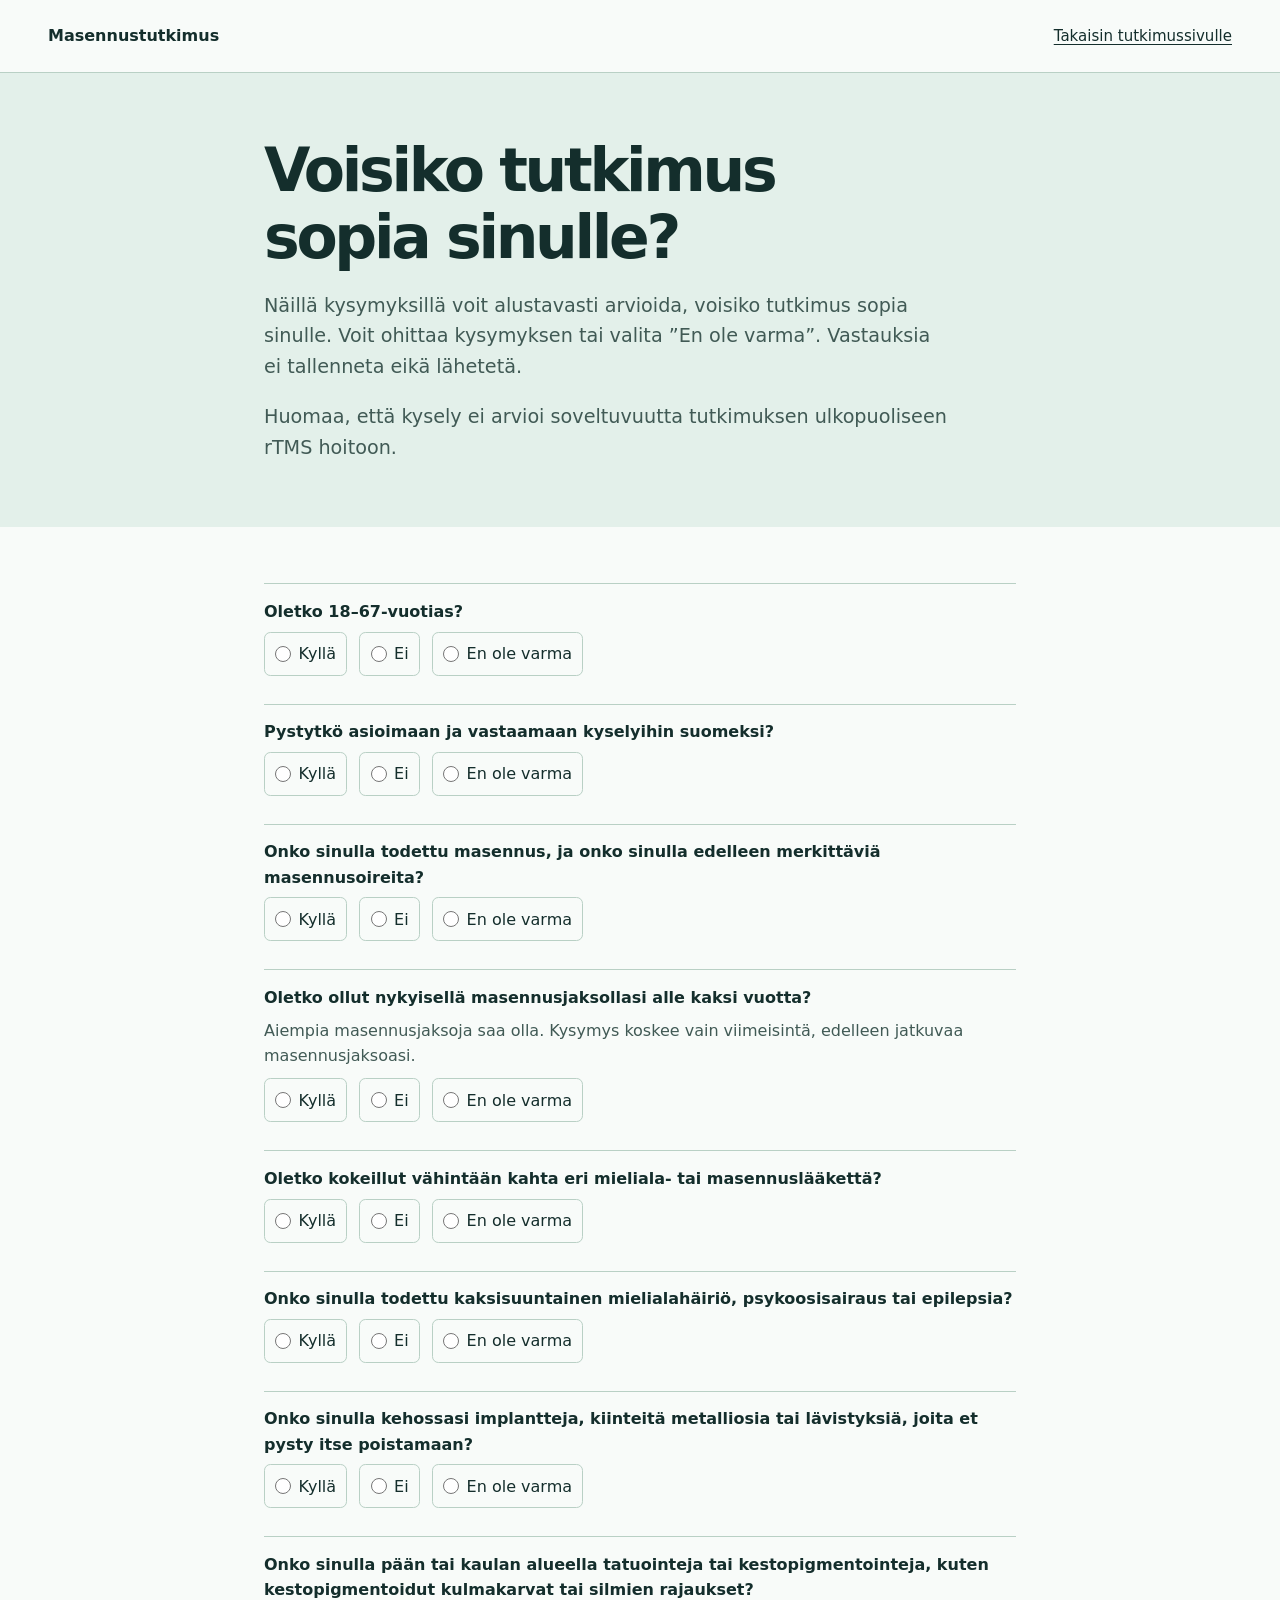
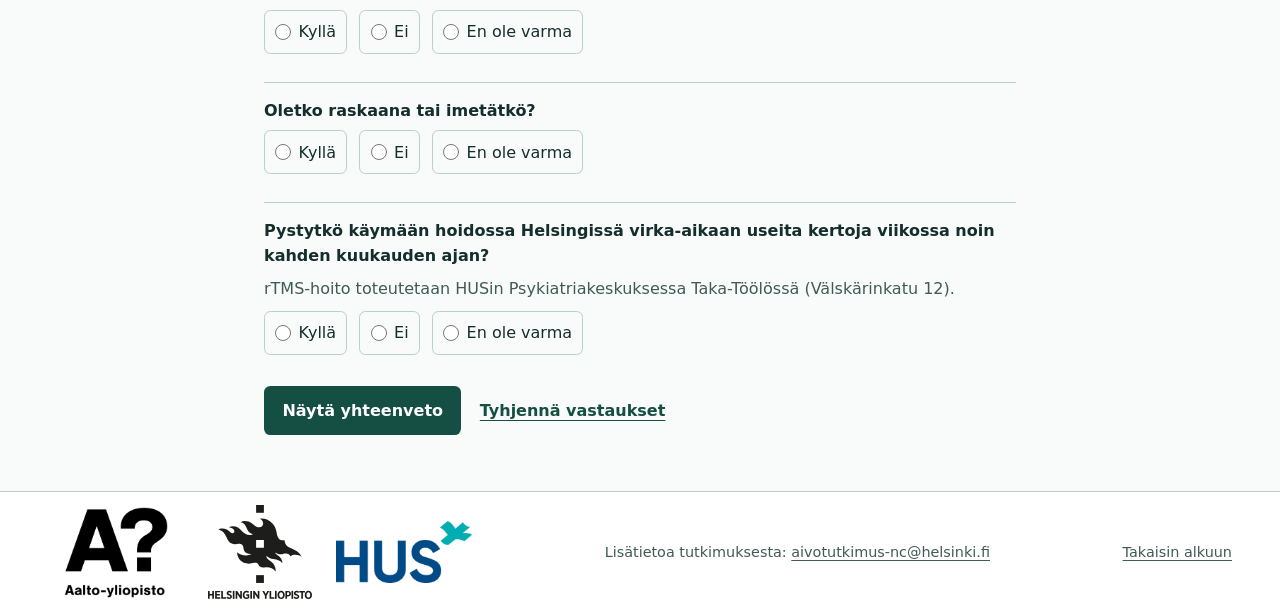
==== commit 64db2c20: "Add rTMS treatment location to questionnaire" ====
--- a/soveltuvuus.html
+++ b/soveltuvuus.html
@@ -105,8 +105,9 @@
             <label><input type="radio" name="kohta-9" value="unsure"> En ole varma</label>
           </div>
         </fieldset>
-        <fieldset id="kohta-10" data-topic="Hoitokäyntien järjestyminen" data-review-answer="no">
+        <fieldset id="kohta-10" data-topic="Hoitokäyntien järjestyminen" data-review-answer="no" aria-describedby="kohta-10-ohje">
           <legend>Pystytkö käymään hoidossa Helsingissä virka-aikaan useita kertoja viikossa noin kahden kuukauden ajan?</legend>
+          <p class="survey-hint" id="kohta-10-ohje">rTMS-hoito toteutetaan HUSin Psykiatriakeskuksessa Taka-Töölössä (Välskärinkatu 12).</p>
           <div class="survey-options">
             <label><input type="radio" name="kohta-10" value="yes"> Kyllä</label>
             <label><input type="radio" name="kohta-10" value="no"> Ei</label>
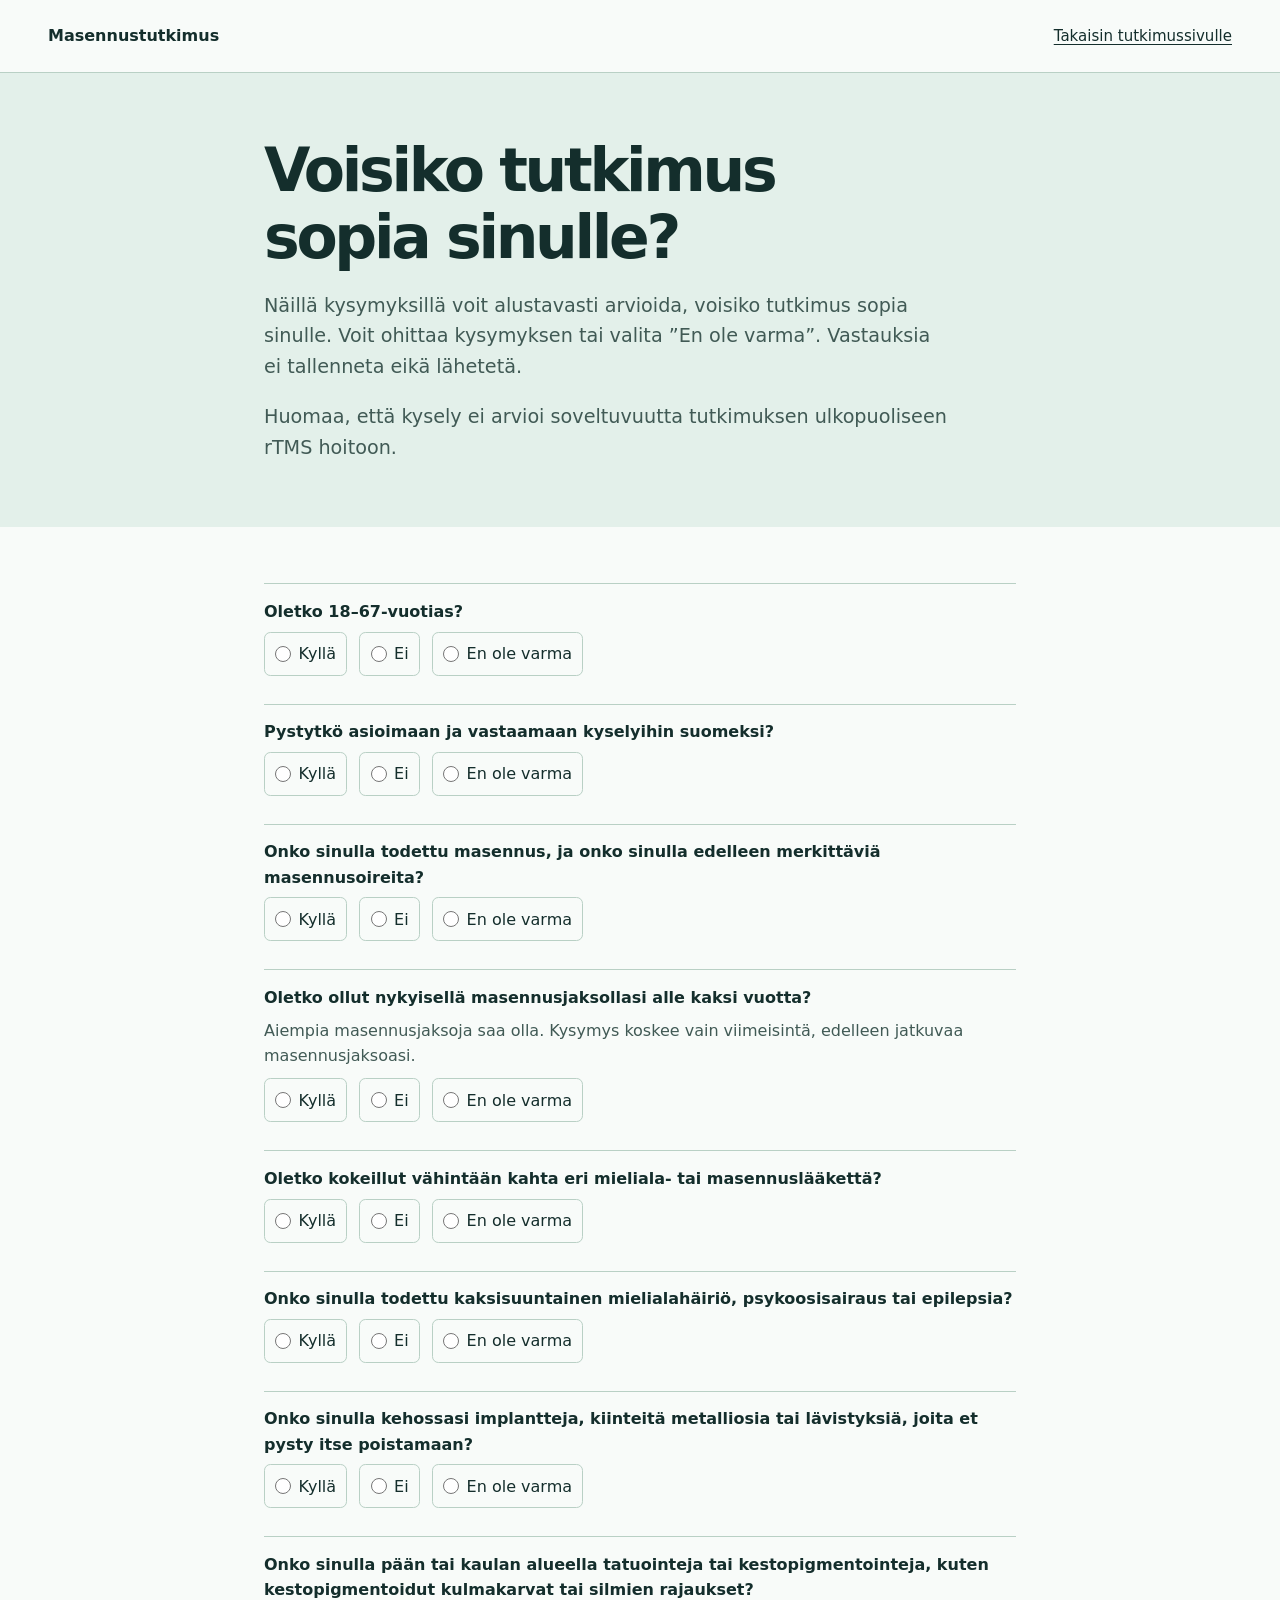
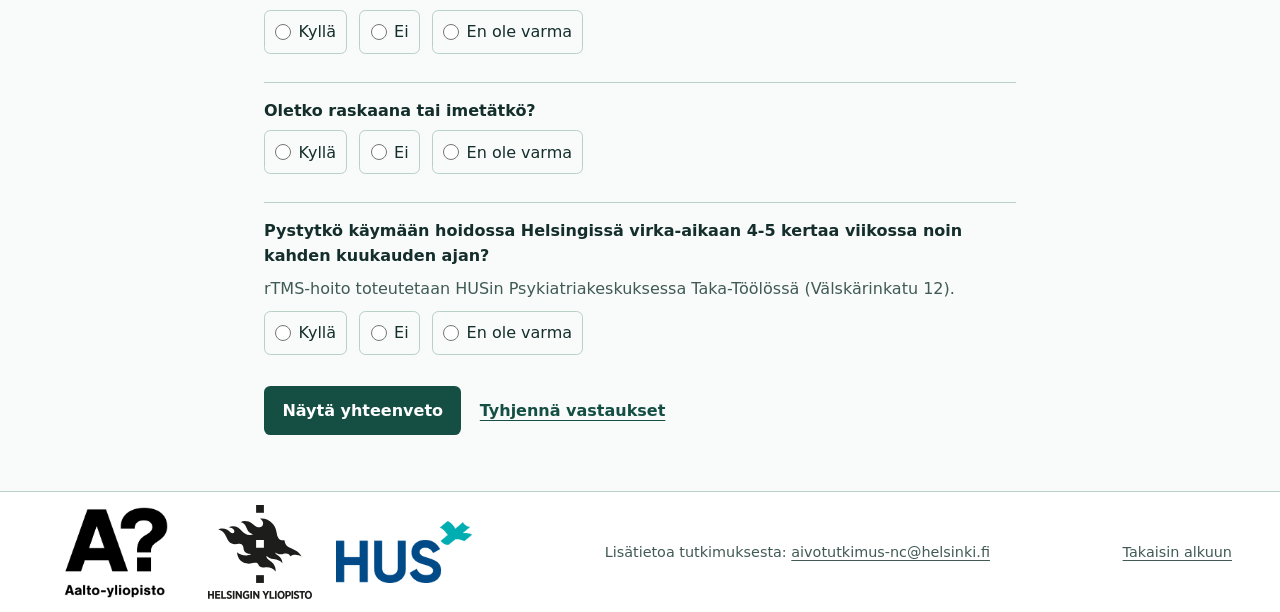
==== commit e64fc18e: "Clarify weekly treatment visits" ====
--- a/soveltuvuus.html
+++ b/soveltuvuus.html
@@ -106,7 +106,7 @@
           </div>
         </fieldset>
         <fieldset id="kohta-10" data-topic="Hoitokäyntien järjestyminen" data-review-answer="no" aria-describedby="kohta-10-ohje">
-          <legend>Pystytkö käymään hoidossa Helsingissä virka-aikaan useita kertoja viikossa noin kahden kuukauden ajan?</legend>
+          <legend>Pystytkö käymään hoidossa Helsingissä virka-aikaan 4-5 kertaa viikossa noin kahden kuukauden ajan?</legend>
           <p class="survey-hint" id="kohta-10-ohje">rTMS-hoito toteutetaan HUSin Psykiatriakeskuksessa Taka-Töölössä (Välskärinkatu 12).</p>
           <div class="survey-options">
             <label><input type="radio" name="kohta-10" value="yes"> Kyllä</label>
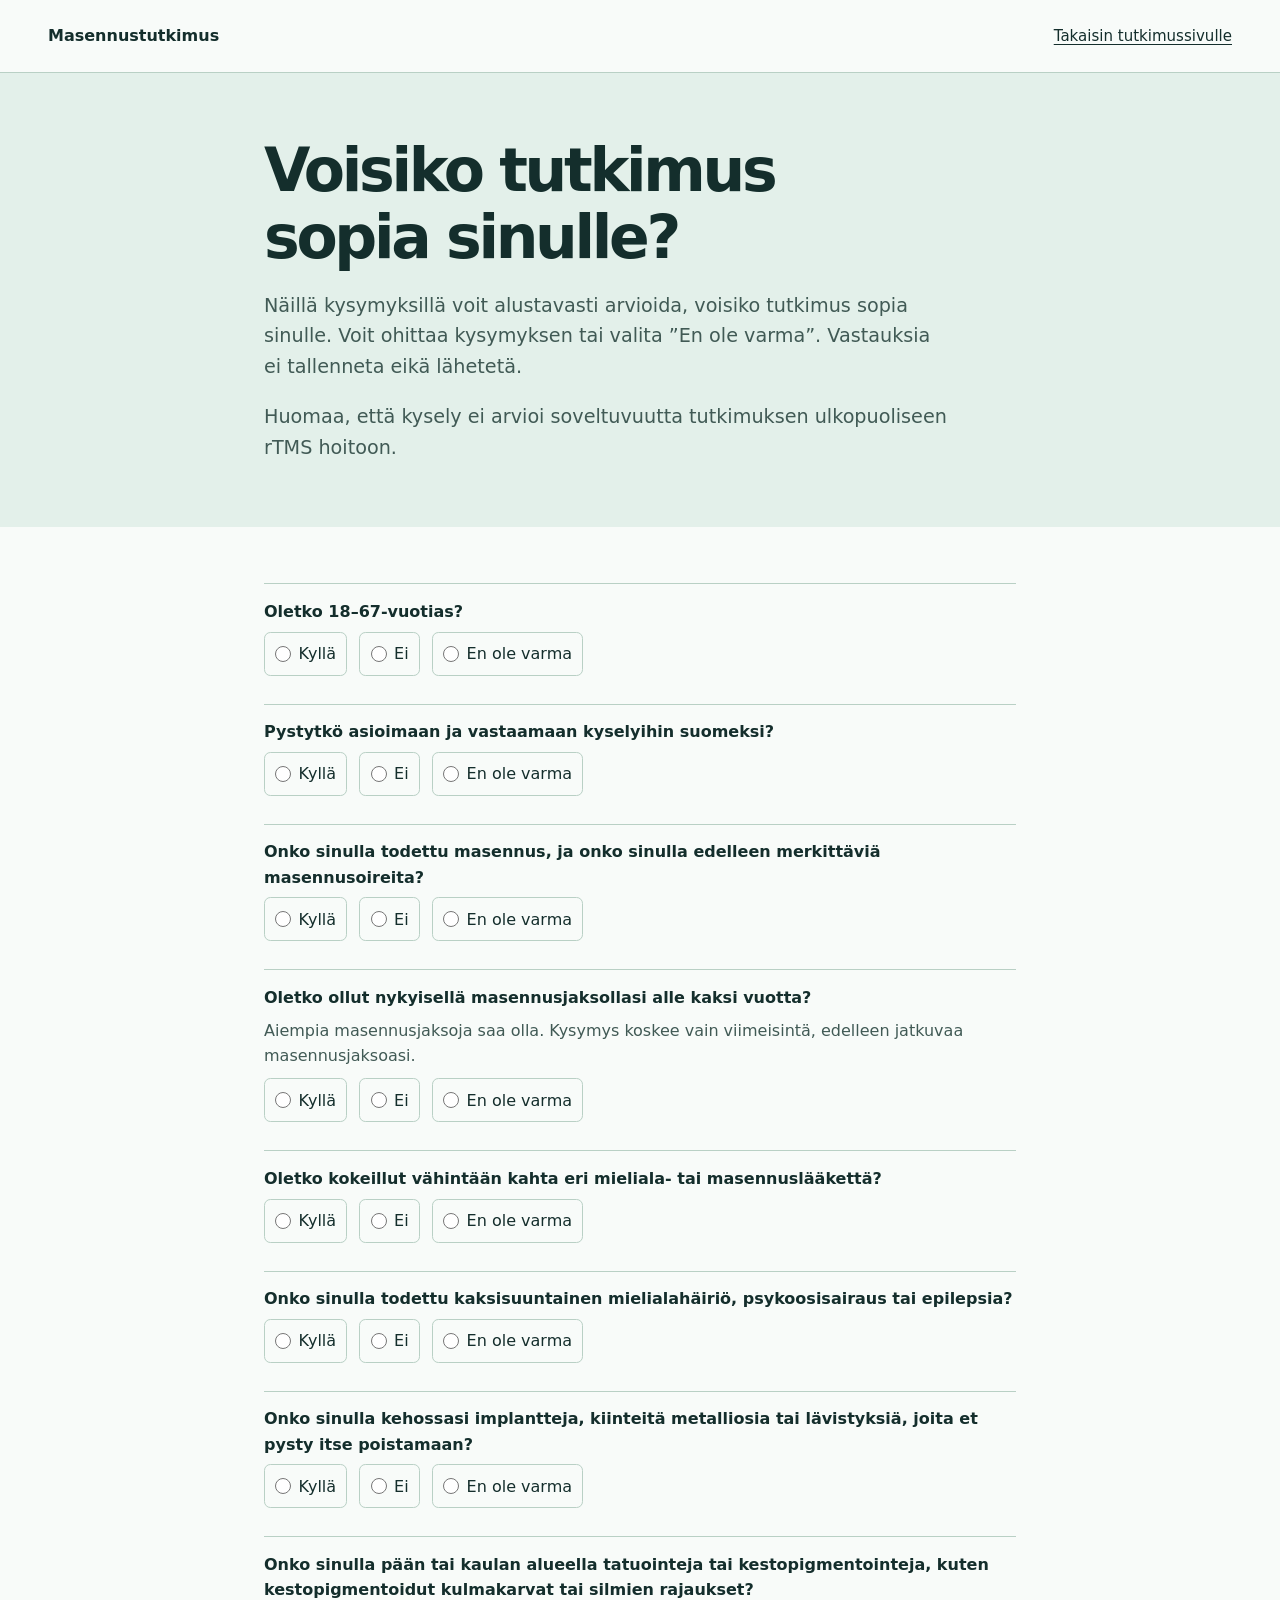
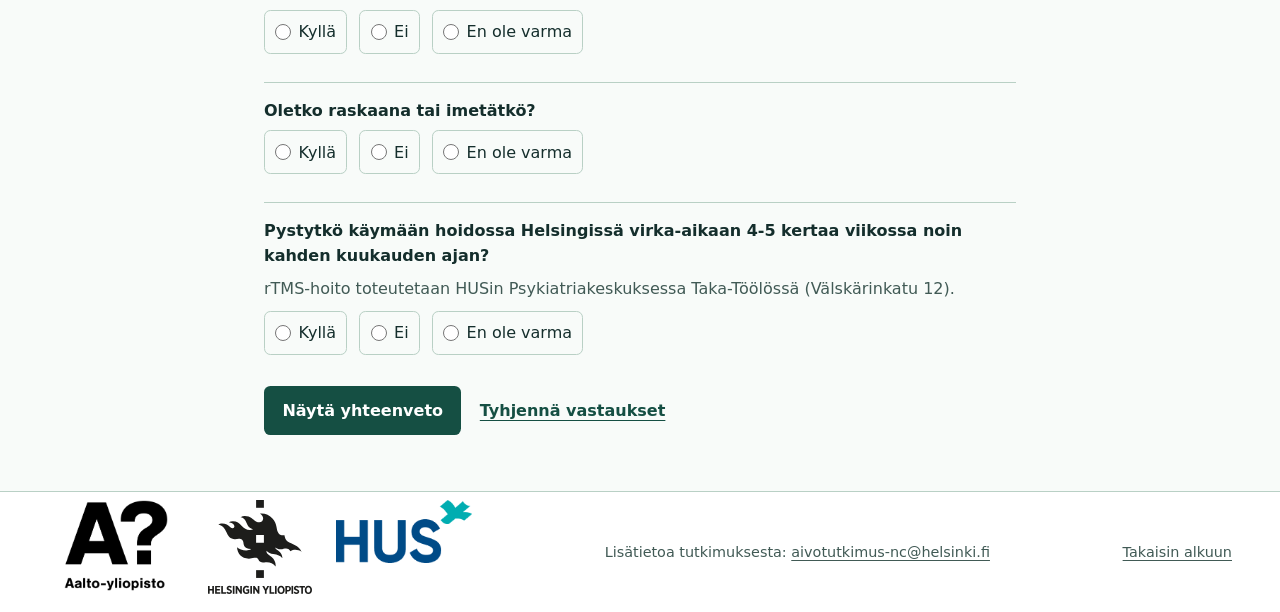
==== commit 277c3575: "Refresh footer alignment stylesheet on both pages" ====
--- a/soveltuvuus.html
+++ b/soveltuvuus.html
@@ -6,7 +6,7 @@
   <meta name="robots" content="noindex">
   <meta http-equiv="Content-Security-Policy" content="form-action 'none'">
   <title>Voisiko tutkimus sopia sinulle? | Masennustutkimus</title>
-  <link rel="stylesheet" href="assets/styles.css">
+  <link rel="stylesheet" href="assets/styles.css?v=946be7c">
   <link rel="stylesheet" href="assets/eligibility.css">
   <script src="assets/eligibility.js" defer></script>
 </head>
--- a/assets/styles.css
+++ b/assets/styles.css
@@ -90,7 +90,7 @@
 .partner-logos li {
   display: grid;
   min-height: 6.5rem;
-  align-content: center;
+  align-content: start;
   justify-items: center;
   text-align: center;
   color: var(--ink);
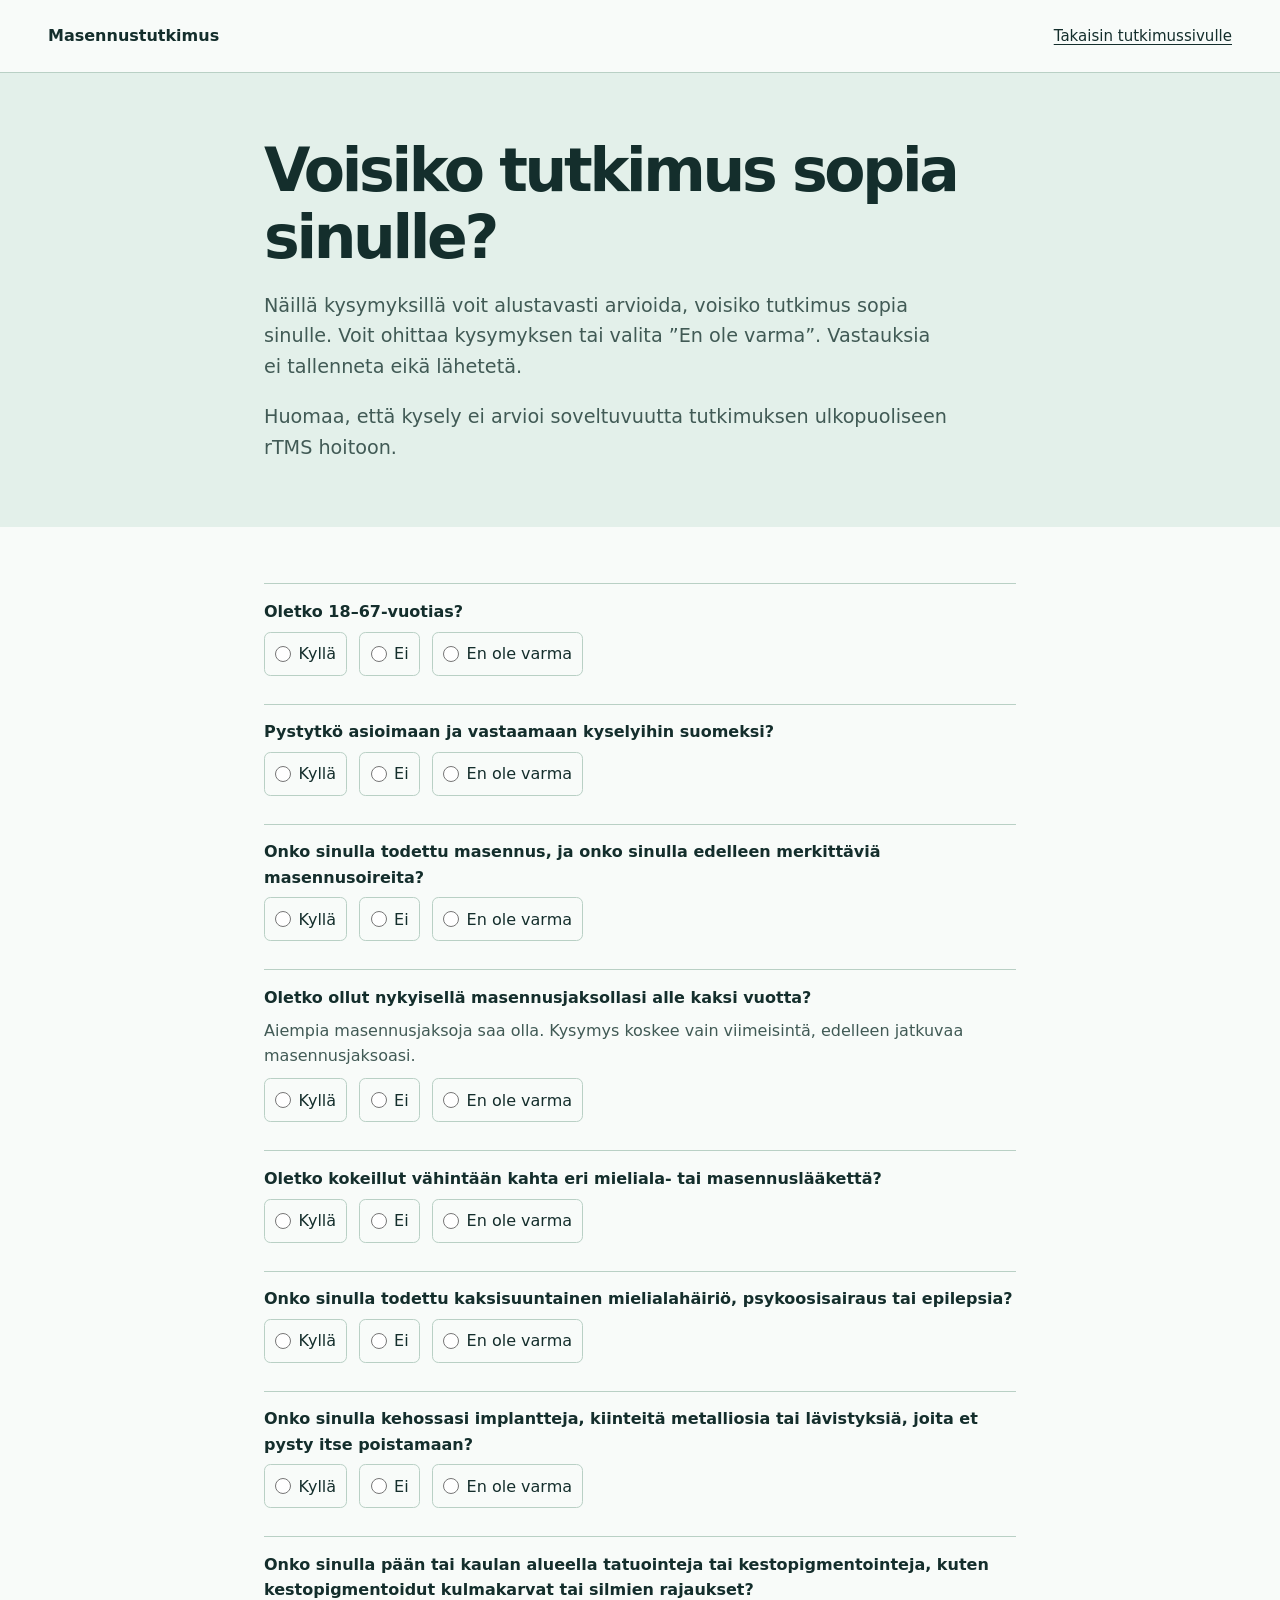
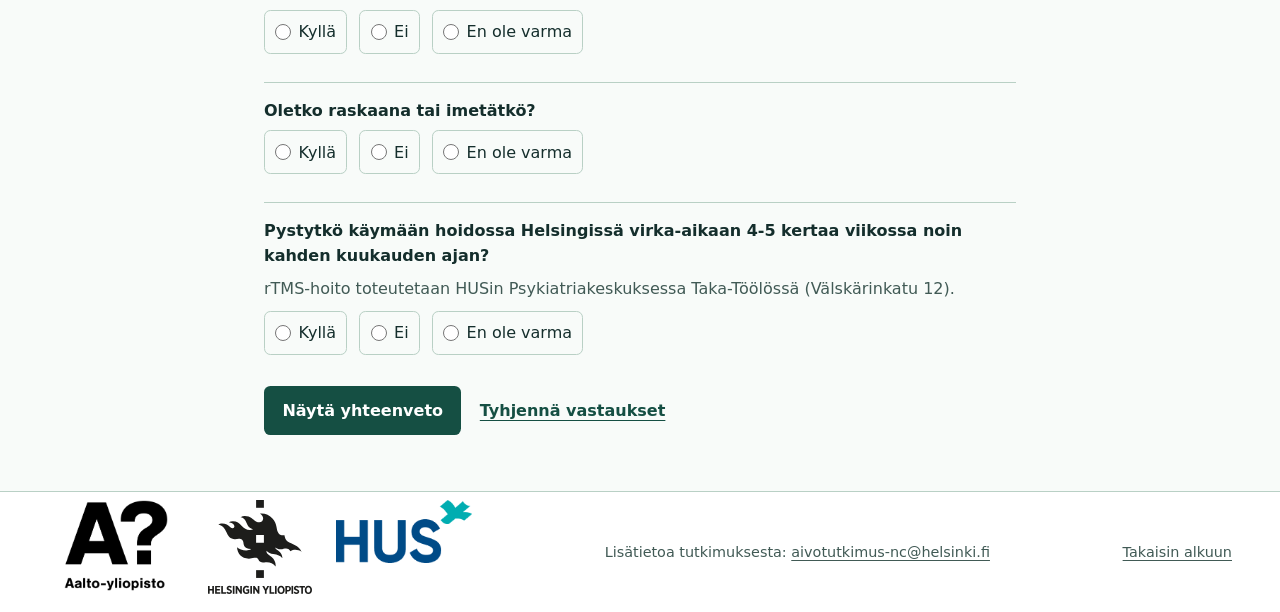
==== commit 4b81c912: "Disable heading hyphenation and specify Otaniemi imaging location" ====
--- a/soveltuvuus.html
+++ b/soveltuvuus.html
@@ -6,7 +6,7 @@
   <meta name="robots" content="noindex">
   <meta http-equiv="Content-Security-Policy" content="form-action 'none'">
   <title>Voisiko tutkimus sopia sinulle? | Masennustutkimus</title>
-  <link rel="stylesheet" href="assets/styles.css?v=946be7c">
+  <link rel="stylesheet" href="assets/styles.css?v=headings">
   <link rel="stylesheet" href="assets/eligibility.css">
   <script src="assets/eligibility.js" defer></script>
 </head>
--- a/assets/styles.css
+++ b/assets/styles.css
@@ -30,8 +30,8 @@
 .hero { background: var(--mint); padding-block: clamp(2rem, 5vw, 4.75rem) clamp(1.5rem, 3vw, 2.5rem); }
 .hero-grid { display: grid; grid-template-columns: 1.06fr 1fr; gap: clamp(1.5rem, 5vw, 4rem); align-items: center; }
 .eyebrow { color: var(--accent); font-size: 0.875rem; font-weight: 750; margin-bottom: 1rem; }
-h1, h2, h3 { line-height: 1.12; text-wrap: balance; overflow-wrap: anywhere; }
-h1 { font-size: clamp(2.45rem, 5vw, 4.65rem); letter-spacing: -0.055em; overflow-wrap: anywhere; hyphens: auto; }
+h1, h2, h3 { line-height: 1.12; overflow-wrap: break-word; hyphens: none; }
+h1 { font-size: clamp(2.45rem, 5vw, 4.65rem); letter-spacing: -0.055em; }
 h2 { font-size: clamp(2rem, 3.6vw, 3.25rem); letter-spacing: -0.045em; }
 h3 { font-size: 1.24rem; letter-spacing: -0.015em; }
 p + p { margin-top: 0.9rem; }
